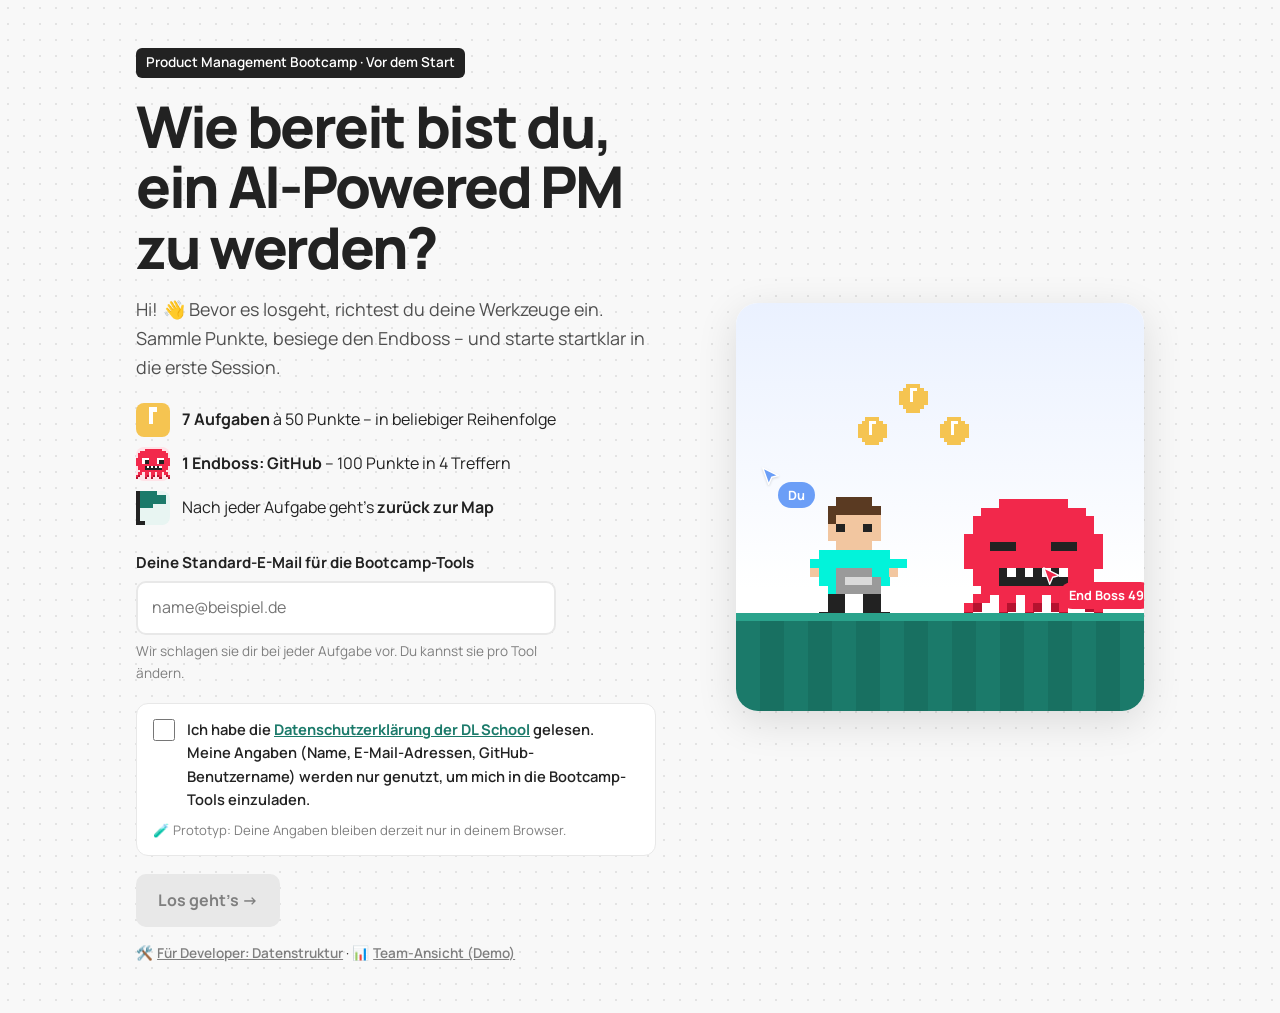
==== index.html @ b4f42cb6 "Social preview image (1200x630) and Open Graph / Twitter meta tags Co-Authored-By: Claude Opus 5.5 <" ====
<!doctype html>
<html lang="de">
<head>
<meta charset="utf-8">
<meta name="viewport" content="width=device-width, initial-scale=1">
<title>SpeedyBoarding · DL School</title>
<meta name="description" content="Wie bereit bist du, ein AI-Powered PM zu werden? Dein Setup für das Product Management Bootcamp.">
<meta property="og:type" content="website">
<meta property="og:site_name" content="DL School">
<meta property="og:title" content="SpeedyBoarding · DL School">
<meta property="og:description" content="Wie bereit bist du, ein AI-Powered PM zu werden? Dein Setup für das Product Management Bootcamp.">
<meta property="og:url" content="https://dls-dominikheilig.github.io/speedy_boarding/">
<meta property="og:image" content="https://dls-dominikheilig.github.io/speedy_boarding/assets/og-image.png">
<meta property="og:image:width" content="1200">
<meta property="og:image:height" content="630">
<meta property="og:image:alt" content="SpeedyBoarding: Pixel-Spielfigur trifft auf den Endboss, daneben die Frage „Wie bereit bist du, ein AI-Powered PM zu werden?“">
<meta property="og:locale" content="de_DE">
<meta name="twitter:card" content="summary_large_image">
<meta name="twitter:image" content="https://dls-dominikheilig.github.io/speedy_boarding/assets/og-image.png">
<link rel="preconnect" href="https://fonts.googleapis.com">
<link rel="preconnect" href="https://fonts.gstatic.com" crossorigin>
<link href="https://fonts.googleapis.com/css2?family=Manrope:wght@400;500;600;700;800&family=JetBrains+Mono:wght@500;700&display=swap" rel="stylesheet">
<style>
  :root {
    /* Hauptfarben (aus den Trainer-Hintergründen, geschätzt) */
    --yellow: #F5C451; --petrol: #1B7A6A; --red: #F2284B; --blue: #6B9EF7;
    /* Basis (von school.digitale-leute.de) */
    --teal: #02F3DA; --text: #222222; --muted: #4F4F4F; --soft: #7F7F7F;
    --bg: #F8F8F8; --dot: #E3E3E3; --card: #FFFFFF; --line: #E8E8E8; --dark: #222222;
    --radius: 14px; --shadow: 0 2px 16px rgba(0,0,0,.07); --shadow-lg: 0 10px 40px rgba(0,0,0,.12);
  }
  * { box-sizing: border-box; }
  html, body { margin: 0; }
  body {
    font: 16px/1.6 Manrope, Arial, sans-serif; color: var(--text);
    background-color: var(--bg);
    background-image: radial-gradient(var(--dot) 1px, transparent 1px);
    background-size: 16px 16px;
    min-height: 100vh;
  }
  a { color: var(--petrol); font-weight: 700; }
  button { font: inherit; }
  .wrap { max-width: 1040px; margin: 0 auto; padding: 0 16px; }
  .mono { font-family: "JetBrains Mono", monospace; }
  .anim { display: block; }
  .pixel { image-rendering: pixelated; shape-rendering: crispEdges; display: block; }

  /* ---------- Buttons & Bausteine ---------- */
  .btn { display: inline-block; border: 0; cursor: pointer; border-radius: 10px; padding: 14px 22px; font-weight: 700; font-size: 1rem; text-decoration: none; transition: transform .1s, box-shadow .2s; }
  .btn:active { transform: translateY(1px); }
  .btn-primary { background: var(--teal); color: var(--dark); box-shadow: 0 4px 0 #00b9a6; }
  .btn-primary:hover { box-shadow: 0 6px 0 #00b9a6; transform: translateY(-1px); }
  /* Pixel-Shine beim Hover */
  .btn-primary { position: relative; overflow: hidden; }
  .btn-primary::after { content: ""; position: absolute; top: 0; left: -64px; width: 4px; height: 4px; background: transparent; pointer-events: none; opacity: 0;
    box-shadow: 24px 0px rgba(255,255,255,0.8), 28px 0px rgba(255,255,255,0.8), 36px 0px rgba(255,255,255,0.5), 24px 4px rgba(255,255,255,0.8), 28px 4px rgba(255,255,255,0.8), 36px 4px rgba(255,255,255,0.5), 20px 8px rgba(255,255,255,0.8), 24px 8px rgba(255,255,255,0.8), 32px 8px rgba(255,255,255,0.5), 20px 12px rgba(255,255,255,0.8), 24px 12px rgba(255,255,255,0.8), 32px 12px rgba(255,255,255,0.5), 16px 16px rgba(255,255,255,0.8), 20px 16px rgba(255,255,255,0.8), 28px 16px rgba(255,255,255,0.5), 16px 20px rgba(255,255,255,0.8), 20px 20px rgba(255,255,255,0.8), 28px 20px rgba(255,255,255,0.5), 12px 24px rgba(255,255,255,0.8), 16px 24px rgba(255,255,255,0.8), 24px 24px rgba(255,255,255,0.5), 12px 28px rgba(255,255,255,0.8), 16px 28px rgba(255,255,255,0.8), 24px 28px rgba(255,255,255,0.5), 8px 32px rgba(255,255,255,0.8), 12px 32px rgba(255,255,255,0.8), 20px 32px rgba(255,255,255,0.5), 8px 36px rgba(255,255,255,0.8), 12px 36px rgba(255,255,255,0.8), 20px 36px rgba(255,255,255,0.5), 4px 40px rgba(255,255,255,0.8), 8px 40px rgba(255,255,255,0.8), 16px 40px rgba(255,255,255,0.5), 4px 44px rgba(255,255,255,0.8), 8px 44px rgba(255,255,255,0.8), 16px 44px rgba(255,255,255,0.5), 0px 48px rgba(255,255,255,0.8), 4px 48px rgba(255,255,255,0.8), 12px 48px rgba(255,255,255,0.5), 0px 52px rgba(255,255,255,0.8), 4px 52px rgba(255,255,255,0.8), 12px 52px rgba(255,255,255,0.5); }
  .btn-primary:hover:not(:disabled)::after, .btn-primary:focus-visible::after { animation: pixel-shine .6s steps(12) forwards; }
  @keyframes pixel-shine { 0% { left: -64px; opacity: 1; } 99% { opacity: 1; } 100% { left: calc(100% + 8px); opacity: 0; } }
  .btn-primary:disabled { background: var(--line); color: var(--soft); box-shadow: none; cursor: not-allowed; transform: none; }
  .btn-dark { background: var(--dark); color: #fff; }
  .btn-ghost { background: transparent; color: var(--muted); padding: 8px 0; font-weight: 600; }
  .btn-ghost:hover { color: var(--text); }
  .tag { display: inline-block; background: var(--dark); color: #fff; border-radius: 6px; padding: 4px 10px; font-size: .85rem; font-weight: 600; }
  .eyebrow { font: 700 12px/1.4 "JetBrains Mono", monospace; letter-spacing: .12em; text-transform: uppercase; color: var(--petrol); }
  .card { background: var(--card); border: 1px solid var(--line); border-radius: var(--radius); box-shadow: var(--shadow); }
  h1, h2, h3 { letter-spacing: -0.04em; line-height: 1.05; margin: 0; font-weight: 800; }

  /* Figma-Cursor */
  .cursor { display: inline-flex; align-items: flex-start; pointer-events: none; }
  .cursor svg { width: 22px; height: 22px; flex: none; filter: drop-shadow(0 1px 1px rgba(0,0,0,.15)); }
  .cursor span { margin: 16px 0 0 -4px; padding: 3px 10px; border-radius: 99px; color: #fff; font-size: .8rem; font-weight: 700; white-space: nowrap; }

  /* ---------- HUD ---------- */
  .hud { position: sticky; top: 0; z-index: 20; background: rgba(255,255,255,.92); backdrop-filter: blur(8px); border-bottom: 1px solid var(--line); }
  .hud .wrap { display: flex; align-items: center; gap: 16px; padding-top: 10px; padding-bottom: 10px; flex-wrap: wrap; }
  .logo { font-weight: 800; letter-spacing: -0.03em; font-size: 1.05rem; text-decoration: none; color: var(--text); display: flex; align-items: center; gap: 8px; }
  .logo i { font-style: italic; font-synthesis: style; letter-spacing: -0.02em; padding-right: .1em; }
  .logo b { background: var(--dark); color: #fff; border-radius: 6px; padding: 1px 6px; font-size: .8rem; }
  .hud-bar { flex: 1; min-width: 160px; display: flex; align-items: center; gap: 10px; }
  .bar { flex: 1; height: 12px; background: var(--line); border-radius: 3px; overflow: hidden; display: flex; }
  .bar i { display: block; height: 100%; background: repeating-linear-gradient(90deg, var(--petrol) 0 10px, #23917e 10px 12px); transition: width .5s cubic-bezier(.2,.8,.2,1); }
  .score { font: 700 14px "JetBrains Mono", monospace; white-space: nowrap; }
  .score em { font-style: normal; color: var(--soft); font-weight: 500; }

  /* ---------- Start ---------- */
  .start { min-height: 100vh; display: grid; place-items: center; padding: 48px 0; }
  .start-grid { display: grid; grid-template-columns: 1.15fr .85fr; gap: 48px; align-items: center; }
  .start h1 { font-size: clamp(2.3rem, 6vw, 3.6rem); margin: 18px 0 18px; }
  .start p.lead { font-size: 1.12rem; color: var(--muted); margin: 0 0 22px; max-width: 520px; }
  .rules { display: grid; gap: 10px; margin: 0 0 26px; padding: 0; list-style: none; }
  .rules li { display: flex; gap: 12px; align-items: center; }
  .rules .ico { width: 34px; height: 34px; border-radius: 8px; display: grid; place-items: center; flex: none; }
  .field { display: grid; gap: 6px; margin: 0 0 18px; max-width: 420px; }
  .field label { font-weight: 700; font-size: .95rem; }
  .field small { color: var(--soft); font-size: .85rem; }
  input[type=text], input[type=email], input[type=url] {
    font: inherit; padding: 12px 14px; border: 2px solid var(--line); border-radius: 10px; background: #fff; color: var(--text); width: 100%;
  }
  input:focus { outline: none; border-color: var(--petrol); }
  input.bad { border-color: var(--red); }
  .stage { position: relative; aspect-ratio: 1 / 1; border-radius: 22px; background: var(--card); box-shadow: var(--shadow-lg); padding: 22px; overflow: hidden; }
  .stage .sky { position: absolute; inset: 0; background: linear-gradient(#EAF1FF, #fff 70%); }
  .stage .ground { position: absolute; left: 0; right: 0; bottom: 0; height: 22%; background: repeating-linear-gradient(90deg, var(--petrol) 0 24px, #187061 24px 48px); }
  .stage .ground::before { content: ""; position: absolute; left: 0; right: 0; top: -8px; height: 8px; background: #2aa38c; }
  .stage .hero { position: absolute; left: 16%; bottom: 22%; width: 26%; }
  .stage .boss { position: absolute; right: 10%; bottom: 22%; width: 34%; }
  .stage .coin { position: absolute; width: 7%; animation: bob 1.6s ease-in-out infinite; }
  .stage .vs { position: absolute; left: 50%; top: 30%; transform: translateX(-50%); font: 800 1.6rem Manrope; color: var(--red); letter-spacing: -0.04em; }
  .stage .cursor { position: absolute; }
  @keyframes bob { 50% { transform: translateY(-8px); } }

  /* ---------- Map ---------- */
  .map-head { display: flex; justify-content: space-between; align-items: flex-end; gap: 24px; margin: 36px 0 24px; flex-wrap: wrap; }
  .map-head h2 { font-size: clamp(1.8rem, 4vw, 2.6rem); margin-top: 8px; }
  .ready { text-align: right; }
  .ready strong { display: block; font-size: 2.6rem; font-weight: 800; letter-spacing: -0.05em; line-height: 1; }
  .ready span { color: var(--muted); font-size: .9rem; }
  .world { position: relative; border-radius: 22px; padding: 26px; background: rgba(255,255,255,.55); border: 1px dashed #d6d6d6; }
  .world-label { position: absolute; top: -12px; left: 22px; }
  .stations { display: grid; grid-template-columns: repeat(4, 1fr); gap: 16px; }
  .station { position: relative; text-align: left; border: 2px solid transparent; cursor: pointer; padding: 16px; display: grid; gap: 10px; transition: transform .15s, box-shadow .2s, border-color .2s; color: var(--text); }
  .station:hover { transform: translateY(-3px); box-shadow: var(--shadow-lg); }
  .station:focus-visible { outline: 3px solid var(--blue); outline-offset: 2px; }
  .station .top { display: flex; justify-content: space-between; align-items: center; }
  .app-ico { width: 46px; height: 46px; border-radius: 12px; display: grid; place-items: center; background: var(--bg); }
  .app-ico img { width: 26px; height: 26px; }
  .app-ico .fallback { font-weight: 800; font-size: 1.2rem; }
  .pts { font: 700 13px "JetBrains Mono", monospace; padding: 3px 8px; border-radius: 6px; background: var(--yellow); color: var(--dark); }
  .station h3 { font-size: 1.15rem; letter-spacing: -0.02em; }
  .station .state { font-size: .82rem; color: var(--soft); font-weight: 600; display: flex; align-items: center; gap: 6px; }
  .station.done { border-color: var(--petrol); background: #F3FAF8; }
  .station.done .pts { background: var(--petrol); color: #fff; }
  .station.done .state { color: var(--petrol); }
  .flag { position: absolute; top: 18px; right: 68px; width: 22px; }
  .station .cursor { position: absolute; left: 70%; top: 58%; z-index: 3; }

  .boss-row { margin-top: 26px; }
  .boss-card { display: grid; grid-template-columns: 180px 1fr auto; gap: 26px; align-items: center; padding: 22px 26px; cursor: pointer; border: 2px solid var(--red); text-align: left; width: 100%; color: var(--text); position: relative; transition: transform .15s, box-shadow .2s; }
  .boss-card:hover { transform: translateY(-3px); box-shadow: var(--shadow-lg); }
  .boss-card .eyebrow { color: var(--red); }
  .boss-card h3 { font-size: 1.8rem; margin: 6px 0 8px; }
  .boss-card p { margin: 0; color: var(--muted); }
  .hp { margin-top: 12px; display: flex; align-items: center; gap: 10px; }
  .hp .bar { max-width: 280px; height: 14px; }
  .hp .bar i { background: repeating-linear-gradient(90deg, var(--red) 0 10px, #d81e3f 10px 12px); }
  .boss-card .pts { background: var(--red); color: #fff; font-size: 15px; padding: 6px 12px; }
  .boss-card.defeated { border-color: var(--petrol); background: #F3FAF8; }
  .boss-card .cursor { position: absolute; left: 90px; bottom: 6px; }

  .lb-page { min-height: 100vh; display: grid; place-items: center; padding: 40px 0; }
  .lb-big { max-width: 620px; margin: 0 auto; padding: 36px 36px 30px; text-align: left; }
  .lb-big h1 { font-size: clamp(1.9rem, 5vw, 2.6rem); margin: 8px 0 12px; }
  .lb-trophy { width: 84px; margin-bottom: 18px; animation: bob 2.4s ease-in-out infinite; }
  .lead-lb { color: var(--muted); font-size: 1.05rem; margin: 0 0 18px; }
  .lb-foot { display: flex; gap: 18px; align-items: center; flex-wrap: wrap; margin-top: 20px; }
  .lb-later { text-align: center; color: var(--soft); font-size: .88rem; margin-top: 14px; }
  .lb-strip { display: flex; align-items: center; gap: 12px; margin-top: 18px; padding: 10px 16px; background: rgba(255,255,255,.7); border: 1px dashed #d6d6d6; border-radius: 12px; font-size: .92rem; color: var(--muted); }
  .lb-strip a { margin-left: auto; }
  .lb-mini { width: 22px; flex: none; }
  .lb-card { margin-top: 22px; padding: 20px 24px; }
  .lb-row { display: flex; gap: 18px; align-items: flex-start; }
  .lb-ico { width: 54px; flex: none; margin-top: 4px; }
  .lb-form { display: flex; gap: 10px; flex-wrap: wrap; margin-bottom: 6px; max-width: 520px; }
  .lb-form input { flex: 1; min-width: 180px; }
  .lb-actions { display: flex; gap: 14px; }
  @media (max-width: 520px) { .lb-row { flex-direction: column; } .lb-ico { width: 40px; } }
  .map-foot { display: flex; justify-content: space-between; align-items: center; gap: 12px; margin: 22px 0 60px; flex-wrap: wrap; color: var(--soft); font-size: .9rem; }

  /* ---------- Aufgabe ---------- */
  .task { max-width: 760px; margin: 0 auto; padding: 28px 0 70px; }
  .emo { display: inline-block; margin-right: .3em; font-style: normal; }
  .emo-after { margin-right: 0; margin-left: .3em; }
  .privacy { display: grid; gap: 8px; max-width: 520px; background: #fff; border: 1px solid var(--line); border-radius: 12px; padding: 14px 16px; margin: 0 0 18px; font-size: .92rem; }
  .privacy small { color: var(--soft); font-size: .82rem; }
  .devlink { margin: 16px 0 0; font-size: .85rem; }
  .devlink a, .map-foot a { color: var(--soft); font-weight: 600; }
  .navrow { display: flex; justify-content: space-between; align-items: center; gap: 12px; flex-wrap: wrap; }
  .task-head { display: flex; gap: 18px; align-items: center; margin: 18px 0 22px; }
  .task-head .app-ico { width: 64px; height: 64px; border-radius: 16px; background: #fff; box-shadow: var(--shadow); }
  .task-head .app-ico img { width: 36px; height: 36px; }
  .task-head h1 { font-size: clamp(1.9rem, 5vw, 2.6rem); }
  .panel { padding: 24px 26px; margin: 16px 0; }
  .panel h2 { font-size: 1.2rem; letter-spacing: -0.02em; margin-bottom: 12px; }
  .steps { margin: 0; padding-left: 22px; }
  .steps li { margin: 8px 0; }
  .steps li::marker { font-weight: 800; color: var(--petrol); }
  .note { border-radius: 10px; padding: 12px 16px; margin: 14px 0 0; font-size: .95rem; }
  .note.info { background: #EEF4FF; }
  .note.warn { background: #FEF6E0; }
  .note.danger { background: #FFEDF0; }
  .note.ok { background: #E8F5F2; }
  .code { position: relative; background: var(--dark); color: #eee; border-radius: 8px; margin: 8px 0; padding: 12px 86px 12px 14px; font: 13.5px/1.55 "JetBrains Mono", monospace; white-space: pre-wrap; word-break: break-all; }
  .copy { position: absolute; top: 8px; right: 8px; border: 0; background: var(--blue); color: #fff; border-radius: 6px; font-size: .75rem; font-weight: 700; padding: 4px 10px; cursor: pointer; }
  .check { display: flex; gap: 12px; align-items: flex-start; margin: 14px 0 0; font-weight: 600; cursor: pointer; }
  .check input { width: 22px; height: 22px; accent-color: var(--petrol); margin: 1px 0 0; flex: none; }
  .choices { display: grid; gap: 8px; margin: 6px 0 14px; }
  .choices label { display: flex; gap: 10px; align-items: center; padding: 10px 14px; border: 2px solid var(--line); border-radius: 10px; cursor: pointer; font-weight: 600; background: #fff; }
  .choices label:has(input:checked) { border-color: var(--petrol); background: #F3FAF8; }
  .choices input { accent-color: var(--petrol); }
  .task-actions { display: flex; justify-content: space-between; align-items: center; gap: 12px; margin-top: 22px; flex-wrap: wrap; }
  .done-banner { display: flex; gap: 10px; align-items: center; font-weight: 700; color: var(--petrol); }
  details.help { margin-top: 14px; border: 1px solid var(--line); border-radius: 10px; padding: 10px 14px; background: #fff; }
  details.help summary { cursor: pointer; font-weight: 700; }
  details.help dt { font-weight: 700; margin-top: 10px; }
  details.help dd { margin: 2px 0 0; color: var(--muted); }
  code { font-family: "JetBrains Mono", monospace; font-size: .88em; background: #F0F0F0; padding: 1px 5px; border-radius: 4px; }
  .os-switch { display: inline-flex; background: var(--bg); border-radius: 8px; padding: 3px; margin-bottom: 10px; }
  .os-switch button { border: 0; background: transparent; padding: 5px 14px; border-radius: 6px; font-weight: 700; font-size: .85rem; cursor: pointer; color: var(--muted); }
  .os-switch button[aria-pressed=true] { background: var(--dark); color: #fff; }

  /* Boss */
  .boss-hero { background: var(--dark); color: #fff; border-radius: 22px; padding: 28px; display: grid; grid-template-columns: 1fr 200px; gap: 24px; align-items: center; margin: 18px 0; overflow: hidden; position: relative; }
  .boss-hero .eyebrow { color: var(--red); }
  .boss-hero h1 { font-size: clamp(2rem, 5vw, 2.8rem); margin: 8px 0 10px; }
  .boss-hero p { margin: 0; color: #cfcfcf; }
  .boss-hero .hp .bar { background: #444; }
  .boss-hero .hp span { color: #fff; }
  .boss-hero .boss-sprite.shake { animation: shake .4s; }
  @keyframes shake { 20% { transform: translateX(-6px) rotate(-3deg); } 40% { transform: translateX(6px) rotate(3deg); } 60% { transform: translateX(-4px); } 80% { transform: translateX(4px); } }
  .calm { background: var(--yellow); border-radius: 16px; padding: 18px 22px; font-weight: 600; margin: 16px 0; }
  .calm strong { display: block; font-size: 1.1rem; margin-bottom: 4px; letter-spacing: -0.02em; }
  .hit { border-left: 6px solid var(--line); }
  .hit.done { border-left-color: var(--petrol); }
  .hit-head { display: flex; justify-content: space-between; align-items: center; gap: 12px; margin-bottom: 8px; }
  .hit-head .pts { background: var(--red); color: #fff; }
  .hit.done .hit-head .pts { background: var(--petrol); }
  .hit-num { font: 700 12px "JetBrains Mono", monospace; color: var(--red); letter-spacing: .1em; }

  /* Toast */
  .toast { position: fixed; left: 50%; top: 40%; transform: translate(-50%, -50%) scale(.6); opacity: 0; z-index: 50; pointer-events: none; background: var(--dark); color: var(--yellow); font: 800 3rem Manrope; letter-spacing: -0.05em; padding: 18px 34px; border-radius: 18px; box-shadow: var(--shadow-lg); transition: transform .35s cubic-bezier(.2,1.6,.4,1), opacity .25s; display: flex; align-items: center; gap: 14px; }
  .toast.show { opacity: 1; transform: translate(-50%, -50%) scale(1); }

  /* Ziel */
  .finish { text-align: center; max-width: 640px; margin: 0 auto; padding: 60px 0 80px; }
  .finish h1 { font-size: clamp(2.2rem, 6vw, 3.4rem); margin: 14px 0; }
  .badge { width: 220px; margin: 24px auto; }
  .rank { display: inline-block; background: var(--yellow); padding: 6px 14px; border-radius: 8px; font-weight: 800; }

  @media (max-width: 860px) {
    .start-grid { grid-template-columns: 1fr; gap: 28px; }
    .stage { max-width: 420px; }
    .stations { grid-template-columns: repeat(2, 1fr); }
    .boss-card { grid-template-columns: 110px 1fr; }
    .boss-card .pts-col { grid-column: 1 / -1; }
    .boss-card .cursor { left: 90px; }
    .boss-hero { grid-template-columns: 1fr; }
    .boss-hero .boss-sprite { width: 140px; }
    .ready { text-align: left; }
  }
  @media (max-width: 420px) {
    .stations { grid-template-columns: 1fr; }
    .world { padding: 20px 14px; }
    .panel { padding: 20px 18px; }
  }
  @media (prefers-reduced-motion: reduce) { * { animation: none !important; transition: none !important; } }
</style>
</head>
<body>
<div id="app"></div>
<div class="toast" id="toast" aria-live="polite"></div>

<script src="schema.js"></script>
<script>
/* =========================================================
   SpeedyBoarding – Konfiguration
   Punkte, Aufgaben und Texte hier anpassen.
   ========================================================= */
const ICON_CDN = "https://cdn.jsdelivr.net/npm/simple-icons@13.21.0/icons/";

const TASKS = [
  {
    id: "google", name: "Google", icon: "google", color: "var(--blue)",
    teaser: "Classroom, Kalender, Docs & Forms",
    why: "Wir organisieren das Bootcamp in Google: Kurse in Classroom, Termine im Kalender, Unterlagen in Docs. Dafür brauchst du ein Google-Konto – <strong>Gmail ist aber nicht nötig.</strong>",
    google: true,
    emailLabel: "E-Mail-Adresse deines Google-Kontos",
  },
  {
    id: "slack", name: "Slack", icon: "slack", color: "var(--yellow)",
    teaser: "Unser Chat für alles",
    why: "In Slack läuft die Kommunikation im Bootcamp: Ankündigungen, Fragen, Austausch mit deiner Kohorte.",
    steps: [
      "Gib unten die E-Mail-Adresse an, mit der du Slack nutzen willst. Hast du schon einen Slack-Account, nimm dessen Adresse.",
      "Du bekommst von uns eine <strong>Einladung</strong> an diese Adresse. Link öffnen und beitreten.",
      "Empfohlen: die <a href=\"https://slack.com/downloads\" target=\"_blank\" rel=\"noopener\">Slack-App</a> für deinen Rechner installieren.",
    ],
  },
  {
    id: "miro", name: "Miro", icon: "miro", color: "var(--yellow)",
    teaser: "Whiteboard für Workshops",
    why: "Auf Miro-Boards arbeiten wir gemeinsam in Workshops: Brainstorming, User Journeys, Priorisierung.",
    steps: [
      "Auf <a href=\"https://miro.com/signup/\" target=\"_blank\" rel=\"noopener\">miro.com</a> einen kostenlosen Account anlegen – oder deinen bestehenden nutzen.",
      "Die E-Mail-Adresse deines Miro-Accounts unten eintragen. An diese Adresse laden wir dich zu den Kurs-Boards ein.",
    ],
  },
  {
    id: "figma", name: "Figma", icon: "figma", color: "var(--red)",
    teaser: "Designs & Prototypen",
    why: "In Figma schaust du dir Designs an, kommentierst sie und baust eigene Klick-Prototypen.",
    steps: [
      "Auf <a href=\"https://www.figma.com/signup\" target=\"_blank\" rel=\"noopener\">figma.com</a> einen kostenlosen Account anlegen – oder deinen bestehenden nutzen.",
      "Die E-Mail-Adresse deines Figma-Accounts unten eintragen.",
      "Optional: die <a href=\"https://www.figma.com/downloads/\" target=\"_blank\" rel=\"noopener\">Figma-Desktop-App</a> installieren. Im Browser geht's aber auch.",
    ],
  },
  {
    id: "jira", name: "Jira", icon: "jira", color: "var(--blue)",
    teaser: "Backlog & Tickets",
    why: "In Jira lernst du, wie Produktteams Backlogs, Stories und Sprints organisieren.",
    steps: [
      "Gib unten die E-Mail-Adresse an, mit der du Jira nutzen willst. Hast du schon einen Atlassian-Account, nimm dessen Adresse.",
      "Du bekommst von uns eine <strong>Einladung</strong>. Beim Annehmen legst du einen Atlassian-Account an, falls du noch keinen hast.",
    ],
  },
  {
    id: "claude", name: "Claude", icon: "claude", color: "var(--petrol)",
    teaser: "Dein KI-Teamkollege",
    why: "Mit Claude schreibst, recherchierst und baust du – und Claude hilft dir auch, wenn beim Setup mal etwas hakt.",
    steps: [
      "Auf <a href=\"https://claude.ai\" target=\"_blank\" rel=\"noopener\">claude.ai</a> einen Account anlegen – oder deinen bestehenden nutzen.",
      "Die <a href=\"https://claude.ai/download\" target=\"_blank\" rel=\"noopener\">Claude-App</a> für deinen Rechner installieren und anmelden.",
      "Die E-Mail-Adresse deines Claude-Accounts unten eintragen.",
    ],
  },
  {
    id: "chatgpt", name: "ChatGPT", icon: "openai", color: "var(--petrol)",
    teaser: "Zweite KI-Perspektive",
    why: "Im Bootcamp vergleichen wir verschiedene KI-Tools. ChatGPT gehört dazu.",
    steps: [
      "Auf <a href=\"https://chatgpt.com\" target=\"_blank\" rel=\"noopener\">chatgpt.com</a> einen Account anlegen – oder deinen bestehenden nutzen.",
      "Die E-Mail-Adresse deines ChatGPT-Accounts unten eintragen.",
    ],
  },
];

const BOSS = SB.BOSS;


// Punkte kommen aus schema.js (einzige Quelle)
TASKS.forEach(t => { t.points = SB.TASKS.find(x => x.id === t.id).points; });
const MAX = SB.MAX;

/* ---------- Pixel-Sprites (eigene Figuren) ---------- */
const PAL = { k: "#222222", w: "#FFFFFF", s: "#F2C6A0", h: "#5A3A22", t: "#02F3DA", p: "#1B7A6A", y: "#F5C451", r: "#F2284B", d: "#B5122F", b: "#6B9EF7", g: "#9A9A9A", l: "#DADADA" };
const SPRITES = {
  hero: [
    "....hhhh....",
    "...hhhhhh...",
    "...hsssss...",
    "...skssks...",
    "...ssssss...",
    "....ssss....",
    "..tttttttt..",
    ".ttttttttttt",
    ".sttggggtts.",
    "..ttglllgt..",
    "...tggggg...",
    "...kk..kk...",
    "...kk..kk...",
    "..kkk..kkk..",
  ],
  boss: [
    "....rrrrrrrr....",
    "..rrrrrrrrrrrr..",
    ".rrrrrrrrrrrrrr.",
    ".rrrrrrrrrrrrrr.",
    "rrrwwwrrrrwwwrrr",
    "rrrwkkrrrrwkkrrr",
    "rrrwkkrrrrwkkrrr",
    "rrrrrrrrrrrrrrrr",
    ".rrrkwkwkwkwrrr.",
    ".rrrkkkkkkkkrrr.",
    "..rrrrrrrrrrrr..",
    ".rr.rr.rr.rr.rr.",
    "rd..rd.rd.dr..dr",
    "d...d..d...d...d",
  ],
  bossDown: [
    "................",
    "................",
    "....gggggggg....",
    "..gggggggggggg..",
    ".gggkgkggkgkggg.",
    ".ggggkggggkgggg.",
    ".gggkgkggkgkggg.",
    "gggggggggggggggg",
    "gggggggggggggggg",
    ".gggkkkkkkkkggg.",
    "..gggggggggggg..",
    ".gg.gg.gg.gg.gg.",
    "gg..gg.gg.gg..gg",
    "................",
  ],
  coin: [
    "..yyyy..",
    ".yywwyy.",
    "yyywyyyy",
    "yyywyyyy",
    "yyywyyyy",
    "yyyyyyyy",
    ".yyyyyy.",
    "..yyyy..",
  ],
  flag: [
    "kpppp...",
    "kpppppp.",
    "kpppppp.",
    "kppp....",
    "k.......",
    "k.......",
    "k.......",
    "kk......",
  ],
  trophy: [
    "..yyyyyyyy..",
    "yyyyyyyyyyyy",
    "y.yyyywyyy.y",
    "y.yyyywyyy.y",
    ".yyyyywyyyy.",
    "..yyyyyyyy..",
    "...yyyyyy...",
    ".....yy.....",
    ".....yy.....",
    "....pppp....",
    "...pppppp...",
    "..kkkkkkkk..",
  ],
};
/* ---------- Animation: Blinzeln & Umschauen ---------- */
const ANIM = {
  hero: { row: 3, gazes: ["c", "l", "r"], frames: {
    c: ["...skssks..."], l: ["...ksskss..."], r: ["...sskssk..."], b: ["...ssssss..."] } },
  boss: { row: 4, gazes: ["r", "l"], frames: {
    r: ["rrrwwwrrrrwwwrrr", "rrrwkkrrrrwkkrrr", "rrrwkkrrrrwkkrrr"],
    l: ["rrrwwwrrrrwwwrrr", "rrrkkwrrrrkkwrrr", "rrrkkwrrrrkkwrrr"],
    b: ["rrrrrrrrrrrrrrrr", "rrrkkkrrrrkkkrrr", "rrrrrrrrrrrrrrrr"] } },
};
Object.entries(ANIM).forEach(([name, a]) => Object.entries(a.frames).forEach(([k, rows]) => {
  const v = SPRITES[name].slice(); v.splice(a.row, rows.length, ...rows); SPRITES[`${name}_${k}`] = v;
}));
const animSprite = name => `<span class="anim" data-anim="${name}">${sprite(name)}</span>`;
const rnd = () => 1000 + Math.random() * 500; // 1,0–1,5 s, unregelmäßig
function startAnims() {
  if (matchMedia("(prefers-reduced-motion: reduce)").matches) return;
  document.querySelectorAll("[data-anim]").forEach(el => {
    if (el._anim) return; el._anim = true;
    const a = ANIM[el.dataset.anim], name = el.dataset.anim;
    let gaze = a.gazes[0];
    const show = k => { if (el.isConnected) el.innerHTML = sprite(`${name}_${k}`); };
    const tick = () => {
      if (!el.isConnected) return;
      if (Math.random() < 0.4) { show("b"); setTimeout(() => show(gaze), 110 + Math.random() * 80); }
      else { const others = a.gazes.filter(g => g !== gaze); gaze = others[Math.floor(Math.random() * others.length)]; show(gaze); }
      setTimeout(tick, rnd());
    };
    setTimeout(tick, rnd());
  });
}

function sprite(name, cls = "") {
  const rows = SPRITES[name], h = rows.length, w = rows[0].length;
  let r = "";
  rows.forEach((row, y) => [...row].forEach((c, x) => { if (c !== ".") r += `<rect x="${x}" y="${y}" width="1.02" height="1.02" fill="${PAL[c]}"/>`; }));
  return `<svg class="pixel ${cls}" viewBox="0 0 ${w} ${h}" aria-hidden="true">${r}</svg>`;
}
function cursor(label, color = "var(--red)") {
  return `<span class="cursor"><svg viewBox="0 0 24 24"><path d="M3 2l17 8.5-7.2 1.8L9.5 20z" fill="${color}" stroke="#fff" stroke-width="1.5" stroke-linejoin="round"/></svg><span style="background:${color}">${esc(label)}</span></span>`;
}
function appIcon(t) {
  return `<span class="app-ico"><img src="${ICON_CDN}${t.icon}.svg" alt="" onerror="this.replaceWith(Object.assign(document.createElement('span'),{className:'fallback',textContent:'${t.name[0]}'}))"></span>`;
}

/* ---------- Zustand ---------- */
let state = SB.load();
const blank = SB.blank;
function save() { SB.save(state); }

// Magic Link: ?name=Lea%20Müller&email=lea@example.de
(() => {
  const q = new URLSearchParams(location.search);
  if (q.get("name")) state.name = q.get("name").trim();
  if (q.get("email") && !state.email) state.email = q.get("email").trim();
  if (q.has("name") || q.has("email")) { save(); history.replaceState(null, "", location.pathname + location.hash); }
})();

const firstName = () => (state.name || "").split(/\s+/)[0] || "Du";
const taskDone = id => SB.taskDone(state, id);
const bossHits = () => BOSS.hits.filter(h => SB.hitDone(state, h.id));
const score = () => SB.score(state);
const pct = () => SB.percent(state);
const rank = () => SB.rank(state);
const validEmail = v => /^[^\s@]+@[^\s@]+\.[^\s@]{2,}$/.test(v);
function esc(s) { return String(s).replace(/[&<>"']/g, c => ({ "&": "&amp;", "<": "&lt;", ">": "&gt;", '"': "&quot;", "'": "&#39;" }[c])); }

/* ---------- Bausteine ---------- */
function hud() {
  return `<header class="hud"><div class="wrap">
    <a class="logo" href="#map"><b>DL</b> <i>SpeedyBoarding</i></a>
    <div class="hud-bar"><div class="bar" aria-hidden="true"><i style="width:${pct()}%"></i></div>
      <span class="score">${score()} <em>/ ${MAX} Punkte</em></span></div>
  </div></header>`;
}
function codeBox(text) { return `<div class="code">${esc(text)}<button class="copy" type="button" data-copy="${esc(text)}">Kopieren</button></div>`; }
function osSwitch() {
  return `<div class="os-switch" role="group" aria-label="Betriebssystem">
    <button type="button" data-os="mac" aria-pressed="${state.os === "mac"}">macOS</button>
    <button type="button" data-os="win" aria-pressed="${state.os === "win"}">Windows</button></div>`;
}
const AI_PROMPT = "Ich richte gerade GitHub für mein Bootcamp ein und komme nicht weiter. Das habe ich gemacht: … Das steht im Terminal (ohne Token!): … Erkläre mir Schritt für Schritt, was ich tun soll. Ich bin kein:e Entwickler:in.";

/* Nächste offene Aufgabe nach der aktuellen (in Map-Reihenfolge), am Ende der Boss */
function nextStop(current) {
  const order = [...TASKS.map(t => t.id), "github"];
  const open = id => id === "github" ? bossHits().length < BOSS.hits.length : !taskDone(id);
  const i = order.indexOf(current);
  for (let k = 1; k < order.length; k++) { const id = order[(i + k) % order.length]; if (open(id)) return id; }
  return null;
}
function navRow(current) {
  const n = nextStop(current);
  const right = n
    ? `<button class="btn btn-ghost" type="button" data-go="${n === "github" ? "#boss" : "#task/" + n}">${n === "github" ? "Zum Endboss" : "<span class='emo'>📋</span>Nächste Aufgabe: " + TASKS.find(t => t.id === n).name} →</button>`
    : (score() === MAX ? `<button class="btn btn-ghost" type="button" data-go="#finish">Zum Ziel<span class="emo emo-after">🏆</span></button>` : "");
  return `<nav class="navrow"><button class="btn btn-ghost" type="button" data-go="#map">← <span class="emo">🗺️</span>Zurück zur Map</button>${right}</nav>`;
}

/* ---------- Seiten ---------- */
function viewStart() {
  const greet = state.name ? `Hi ${esc(firstName())}!<span class="emo emo-after">👋</span>` : "Hi!<span class='emo emo-after'>👋</span>";
  return `<main class="start"><div class="wrap start-grid">
    <div>
      <span class="tag">Product Management Bootcamp · Vor dem Start</span>
      <h1>Wie bereit bist du, ein AI-Powered PM zu werden?</h1>
      <p class="lead">${greet} Bevor es losgeht, richtest du deine Werkzeuge ein. Sammle Punkte, besiege den Endboss – und starte startklar in die erste Session.</p>
      <ul class="rules">
        <li><span class="ico" style="background:var(--yellow)">${sprite("coin")}</span><span><strong>7 Aufgaben</strong> à 50 Punkte – in beliebiger Reihenfolge</span></li>
        <li><span class="ico" style="background:#FFE3E8">${sprite("boss")}</span><span><strong>1 Endboss: GitHub</strong> – 100 Punkte in 4 Treffern</span></li>
        <li><span class="ico" style="background:#E8F5F2">${sprite("flag")}</span><span>Nach jeder Aufgabe geht's <strong>zurück zur Map</strong></span></li>
      </ul>
      <div class="field">
        <label for="mail">Deine Standard-E-Mail für die Bootcamp-Tools</label>
        <input id="mail" type="email" autocomplete="email" placeholder="name@beispiel.de" value="${esc(state.email)}">
        <small>Wir schlagen sie dir bei jeder Aufgabe vor. Du kannst sie pro Tool ändern.</small>
      </div>
      <div class="privacy">
        <label class="check" style="margin:0"><input type="checkbox" id="privacy" ${state.consent && state.consent.accepted ? "checked" : ""}>
          <span>Ich habe die <a href="https://school.digitale-leute.de/datenschutz" target="_blank" rel="noopener">Datenschutzerklärung der DL School</a> gelesen. Meine Angaben (Name, E-Mail-Adressen, GitHub-Benutzername) werden nur genutzt, um mich in die Bootcamp-Tools einzuladen.</span></label>
        <small><span class="emo">🧪</span>Prototyp: Deine Angaben bleiben derzeit nur in deinem Browser.</small>
      </div>
      <button class="btn btn-primary" id="go" type="button">${score() ? "Weiter zur Map" : "Los geht's"} →</button>
      <p class="devlink"><a href="intern.html"><span class="emo">🛠️</span>Für Developer: Datenstruktur</a> · <a href="results.html"><span class="emo">📊</span>Team-Ansicht (Demo)</a></p>
    </div>
    <div class="stage" aria-hidden="true">
      <div class="sky"></div>
      <div class="coin" style="left:30%;top:28%">${sprite("coin")}</div>
      <div class="coin" style="left:40%;top:20%;animation-delay:.3s">${sprite("coin")}</div>
      <div class="coin" style="left:50%;top:28%;animation-delay:.6s">${sprite("coin")}</div>
      <div class="hero">${animSprite("hero")}</div>
      <div class="boss">${animSprite("boss")}<span style="position:absolute;left:55%;top:55%">${cursor("End Boss 49")}</span></div>
      <div class="cursor" style="left:6%;top:40%">${cursor(firstName(), "var(--blue)").replace(/^<span class="cursor">|<\/span>$/g, "")}</div>
      <div class="ground"></div>
    </div>
  </div></main>`;
}

/* ---------- Leaderboard: freiwillig, mit Gamer-Name ---------- */
const GN_A = ["Pixel", "Turbo", "Agile", "Mega", "Retro", "Sprint", "Backlog", "Roadmap", "Neon", "Quantum", "Ninja", "Laser"];
const GN_B = ["PM", "Owner", "Boss", "Hero", "Wizard", "Pilot", "Ranger", "Captain", "Explorer", "Builder"];
const randomGamerName = () => GN_A[Math.floor(Math.random() * GN_A.length)] + GN_B[Math.floor(Math.random() * GN_B.length)] + (10 + Math.floor(Math.random() * 90));
/* Zwischenseite nach dem Start: freiwillig, überspringbar */
function viewLeaderboard() {
  const lb = state.leaderboard || {};
  const name = lb.optIn ? lb.gamerName : (lb.draft || "");
  const body = lb.optIn ? `
      <p class="lead-lb">Du erscheinst im Leaderboard als <strong>${esc(lb.gamerName)}</strong>. Dein echter Name bleibt verborgen.</p>
      <div class="lb-actions"><button class="btn btn-ghost" type="button" id="lbEdit">Namen ändern</button><button class="btn btn-ghost" type="button" id="lbOut">Austreten</button></div>
      <div class="lb-foot"><button class="btn btn-primary" type="button" data-go="#map">Weiter zur Map →</button></div>` : `
      <p class="lead-lb">Andere Teilnehmende sehen dort nur deinen <strong>Gamer-Namen</strong> und deine Punkte, nicht deinen echten Namen. Du kannst jederzeit wieder austreten.</p>
      <div class="lb-form">
        <input type="text" id="gn" maxlength="20" autocomplete="off" spellcheck="false" placeholder="Dein Gamer-Name" value="${esc(name)}" aria-label="Gamer-Name">
        <button class="btn btn-ghost lb-dice" type="button" id="gnDice" title="Zufälligen Namen vorschlagen"><span class="emo">🎲</span>Vorschlag</button>
      </div>
      <small id="gnHint" style="color:var(--soft)">3–20 Zeichen: Buchstaben, Ziffern, Leerzeichen, _ und -. Bitte nicht deinen echten Namen.</small>
      <label class="check"><input type="checkbox" id="lbOk"> Ich möchte mit diesem Gamer-Namen im Leaderboard erscheinen.</label>
      <div class="lb-foot">
        <button class="btn btn-primary" type="button" id="lbJoin">Ins Leaderboard</button>
        <button class="btn btn-ghost" type="button" id="lbSkip">Überspringen →</button>
      </div>`;
  return `<main class="lb-page"><div class="wrap">
    <section class="card lb-big">
      <div class="lb-trophy">${sprite("trophy")}</div>
      <span class="eyebrow">Leaderboard · freiwillig</span>
      <h1>Willst du ins Leaderboard?</h1>
      ${body}
    </section>
    <p class="lb-later">Du kannst das jederzeit später auf der Map ändern.</p>
  </div></main>`;
}

/* Kurze Statuszeile auf der Map */
function leaderboardStrip() {
  const lb = state.leaderboard;
  const txt = lb && lb.optIn ? `Du bist im Leaderboard als <strong>${esc(lb.gamerName)}</strong>.` : "Du bist nicht im Leaderboard.";
  return `<div class="lb-strip"><span class="lb-mini">${sprite("trophy")}</span><span>${txt}</span><a href="#leaderboard">${lb && lb.optIn ? "Ändern" : "Doch mitmachen?"}</a></div>`;
}

function viewMap() {
  const hits = bossHits().length, bossDone = hits === BOSS.hits.length;
  const stations = TASKS.map(t => {
    const done = taskDone(t.id);
    return `<button class="card station${done ? " done" : ""}" type="button" data-go="#task/${t.id}">
      ${done ? `<span class="flag">${sprite("flag")}</span>` : ""}
      <span class="top">${appIcon(t)}<span class="pts">+${t.points}</span></span>
      <h3>${t.name}</h3>
      <span class="state">${done ? "✓ Erledigt" : esc(t.teaser)}</span>
      ${state.last === t.id ? cursor(firstName()) : ""}
    </button>`;
  }).join("");
  return `${hud()}<main class="wrap">
    <div class="map-head">
      <div><span class="eyebrow"><span class="emo">🗺️</span>Deine Map</span><h2>Wähle deine nächste Aufgabe</h2></div>
      <div class="ready"><strong>${pct()} %</strong><span>bereit · ${rank()}</span></div>
    </div>
    <section class="world" aria-label="Aufgaben">
      <span class="tag world-label">Welt 1 · Werkzeugkiste</span>
      <div class="stations">${stations}</div>
    </section>
    <div class="boss-row">
      <button class="card boss-card${bossDone ? " defeated" : ""}" type="button" data-go="#boss">
        ${bossDone ? sprite("bossDown") : animSprite("boss")}
        <div>
          <span class="eyebrow">${bossDone ? "Besiegt" : "Endboss"}</span>
          <h3>GitHub</h3>
          <p>${bossDone ? "Du hast den Endboss besiegt!<span class='emo emo-after'>🎉</span>" : "Der härteste Gegner. Fehler gehören dazu – jeder Treffer zählt."}</p>
          <div class="hp"><span class="mono" style="font-size:12px;font-weight:700">HP</span><div class="bar"><i style="width:${100 - hits * 25}%"></i></div><span class="mono" style="font-size:12px">${hits}/4 Treffer</span></div>
        </div>
        <div class="pts-col"><span class="pts">+${BOSS.points}</span></div>
      </button>
    </div>
    ${leaderboardStrip()}
    <div class="map-foot">
      <span>Dein Fortschritt wird in diesem Browser gespeichert. · <a href="https://school.digitale-leute.de/datenschutz" target="_blank" rel="noopener">Datenschutz</a> · <a href="intern.html"><span class="emo">🛠️</span>Datenstruktur</a> · <a href="results.html"><span class="emo">📊</span>Team-Ansicht</a></span>
      ${score() === MAX ? `<a class="btn btn-dark" href="#finish">Zum Ziel<span class="emo emo-after">🏆</span></a>` : ""}
    </div>
  </main>`;
}

function emailField(t) {
  const cur = (state.tasks[t.id] && state.tasks[t.id].email) || state.email || "";
  return `<div class="field" style="max-width:none">
    <label for="tmail">${esc(t.emailLabel || `E-Mail-Adresse für ${t.name}`)}</label>
    <input id="tmail" type="email" autocomplete="email" placeholder="name@beispiel.de" value="${esc(cur)}">
    ${state.email && cur === state.email ? `<small>Deine Standard-Adresse. Für ${esc(t.name)} eine andere? Einfach überschreiben.</small>` : ""}
  </div>`;
}

function viewTask(id) {
  const t = TASKS.find(x => x.id === id);
  if (!t) return viewMap();
  const done = taskDone(t.id);
  const g = (state.tasks.google && state.tasks.google.has) || "";
  const body = t.google ? `
    <div class="card panel">
      <h2>Hast du schon ein Google-Konto?</h2>
      <div class="choices" id="gchoice">
        <label><input type="radio" name="g" value="gmail" ${g === "gmail" ? "checked" : ""}> Ja, mit einer Gmail-Adresse</label>
        <label><input type="radio" name="g" value="other" ${g === "other" ? "checked" : ""}> Ja, mit einer anderen Adresse (z. B. Posteo, Proton, eigene Domain)</label>
        <label><input type="radio" name="g" value="none" ${g === "none" ? "checked" : ""}> Nein, noch nicht</label>
      </div>
      <div id="gnone" ${g === "none" ? "" : "hidden"}>
        <ol class="steps">
          <li><a href="https://accounts.google.com/signup" target="_blank" rel="noopener">accounts.google.com/signup</a> öffnen und Vor- und Nachnamen eingeben.</li>
          <li>Bei der Frage nach der E-Mail-Adresse auf <strong>„Stattdessen meine aktuelle E-Mail-Adresse verwenden“</strong> klicken. So brauchst du kein Gmail-Postfach.</li>
          <li>Deine bestehende Adresse eingeben, den Bestätigungscode aus deinem Postfach eintragen und fertig.</li>
        </ol>
        <div class="note info"><span class="emo">💡</span>Lieber ein Gmail-Postfach? Geht natürlich auch – dann einfach eine neue Gmail-Adresse wählen.</div>
      </div>
      <div class="note warn"><span class="emo">⚠️</span>Bitte <strong>keine Arbeits-Adresse</strong> deines aktuellen Arbeitgebers. Die kann Kurse blockieren, und bei einem Jobwechsel ist der Zugang weg.</div>
    </div>` : `
    <div class="card panel">
      <h2>So geht's</h2>
      <ol class="steps">${t.steps.map(s => `<li>${s}</li>`).join("")}</ol>
    </div>`;
  return `${hud()}<main class="wrap"><div class="task">
    ${navRow(t.id)}
    <div class="task-head">${appIcon(t)}<div><span class="eyebrow"><span class="emo">📋</span>Aufgabe · +${t.points} Punkte</span><h1>${t.name}</h1></div></div>
    <p style="font-size:1.08rem;color:var(--muted);margin:0">${t.why}</p>
    ${body}
    <div class="card panel">
      <h2>Deine Angabe</h2>
      ${emailField(t)}
      <label class="check"><input type="checkbox" id="tconfirm" ${done ? "checked" : ""}> ${t.google ? "Ich habe ein Google-Konto mit dieser Adresse." : `Ich habe einen ${esc(t.name)}-Account bzw. nutze diese Adresse für ${esc(t.name)}.`}</label>
      <div class="task-actions">
        ${done ? `<span class="done-banner">✓ Erledigt · +${t.points} Punkte</span>` : "<span></span>"}
        <button class="btn btn-primary" id="tdone" type="button">${done ? "Speichern & zur Map" : `Erledigt · +${t.points}`}</button>
      </div>
    </div>
  </div></main>`;
}

function hitPanel(h, i, inner) {
  const done = !!(state.boss[h.id] && state.boss[h.id].done);
  return `<section class="card panel hit${done ? " done" : ""}" id="hit-${h.id}">
    <div class="hit-head"><div><div class="hit-num">TREFFER ${i + 1}/4</div><h2 style="margin:4px 0 0">${h.title}</h2></div><span class="pts">${done ? "✓ " : ""}+${h.points}</span></div>
    ${inner}
    <div class="task-actions">
      <span>${done ? `<span class="done-banner">✓ Treffer gelandet!</span>` : ""}</span>
      <button class="btn ${done ? "btn-ghost" : "btn-primary"}" type="button" data-hit="${h.id}">${done ? "Rückgängig" : `Treffer! +${h.points}`}</button>
    </div>
  </section>`;
}

function viewBoss() {
  const hits = bossHits().length, mac = state.os === "mac";
  const user = (state.boss.account && state.boss.account.user) || "";
  const H = BOSS.hits;
  return `${hud()}<main class="wrap"><div class="task">
    ${navRow("github")}
    <div class="boss-hero">
      <div>
        <span class="eyebrow">Endboss · +100 Punkte</span>
        <h1>GitHub</h1>
        <p>Hier kommt dein Code ins Netz. Vier Treffer, und der Boss liegt am Boden.</p>
        <div class="hp"><span class="mono" style="font-size:12px;font-weight:700">HP</span><div class="bar"><i style="width:${100 - hits * 25}%"></i></div><span class="mono" style="font-size:12px">${hits}/4</span></div>
      </div>
      <div class="boss-sprite" id="bossSprite" style="position:relative">${hits === 4 ? sprite("bossDown") : animSprite("boss")}</div>
    </div>
    <div class="calm">
      <strong>Fehler passieren hier – alles easy.<span class="emo emo-after">🙌</span></strong>
      Fragt eure KI des Vertrauens. Wenn etwas nicht gleich funktioniert, probiert es nochmal – oder macht erst mit der nächsten Aufgabe weiter und kommt später zurück.
    </div>
    <details class="help"><summary><span class="emo">🤖</span>Joker: Fertiger Prompt für deine KI</summary>${codeBox(AI_PROMPT)}<div class="note danger" style="margin-top:8px"><span class="emo">🔒</span>Niemals deinen Token in einen Chat kopieren – auch nicht in eine KI.</div></details>

    ${hitPanel(H[0], 0, `
      <ol class="steps">
        <li>Auf <a href="https://github.com/signup" target="_blank" rel="noopener">github.com/signup</a> registrieren, den <strong>Free</strong>-Plan wählen und deine E-Mail bestätigen. Schon einen Account? Super, weiter mit 2.</li>
        <li>Auf github.com oben rechts auf dein Profilbild → <strong>Your profile</strong>. Den Link aus der Adresszeile kopieren.</li>
      </ol>
      <div class="field" style="max-width:none;margin-top:14px">
        <label for="ghuser">Dein GitHub-Profil-Link oder Benutzername</label>
        <input id="ghuser" type="text" autocomplete="off" spellcheck="false" placeholder="https://github.com/dein-name" value="${user ? "https://github.com/" + esc(user) : ""}">
        <small id="ghhint">${user ? `✓ Benutzername: <strong>${esc(user)}</strong>` : "Link oder nur den Namen – beides geht."}</small>
      </div>`)}

    ${hitPanel(H[1], 1, `
      <p style="margin:0 0 10px">Git ist das Programm, das deinen Code zu GitHub bringt. Das Terminal hat jeder Rechner – Git aber nicht.</p>
      ${osSwitch()}
      ${mac ? `
        <ol class="steps">
          <li>Terminal öffnen: <strong>⌘ + Leertaste</strong>, „Terminal“ tippen, Enter.</li>
          <li>Prüfen, ob Git schon da ist:${codeBox("git --version")}Zeigt es eine Versionsnummer? Dann bist du fertig – Treffer!</li>
          <li>Sonst installieren:${codeBox("xcode-select --install")}Im Fenster auf <strong>„Installieren“</strong> klicken – <strong>nicht</strong> auf „Xcode laden“ (über 10 GB, brauchst du nicht).</li>
          <li>Warten, bis <strong>„Die Software wurde installiert“</strong> erscheint. Das kann bis zu 45 Minuten dauern. Nicht auf „Stoppen“ klicken.</li>
          <li>Nochmal <code>git --version</code> eingeben – jetzt sollte eine Version erscheinen.</li>
        </ol>
        <div class="note info"><span class="emo">💡</span>Homebrew ist keine Abkürzung – es lädt genau dasselbe Paket.</div>` : `
        <ol class="steps">
          <li><a href="https://git-scm.com/download/win" target="_blank" rel="noopener">Git for Windows</a> herunterladen.</li>
          <li>Installer ausführen, alle Standardeinstellungen lassen.</li>
          <li>PowerShell öffnen (Start → „PowerShell“) und prüfen:${codeBox("git --version")}</li>
        </ol>
        <div class="note info"><span class="emo">💡</span>„git is not recognized“? PowerShell schließen und neu öffnen.</div>`}
      <p style="margin:14px 0 6px">Einmalig deinen Namen setzen (sonst gibt's beim ersten Commit einen Fehler):</p>
      ${codeBox(`git config --global user.name "${state.name || "Dein Name"}"\ngit config --global user.email "${state.email || "deine@email.de"}"`)}`)}

    ${hitPanel(H[2], 2, `
      <p style="margin:0 0 10px">Beim Hochladen fragt Git nach einem Passwort. Dein GitHub-Passwort funktioniert dort <strong>nicht</strong> – du brauchst einen <strong>Token</strong>.</p>
      <ol class="steps">
        <li>Bei github.com eingeloggt sein, dann <a href="https://github.com/settings/tokens/new?scopes=repo&description=PM%20Bootcamp" target="_blank" rel="noopener"><strong>diesen Link öffnen</strong></a>. Er füllt das Formular schon vor.</li>
        <li><strong>„Confirm access“:</strong> Code aus der E-Mail von GitHub eingeben (Spam-Ordner prüfen!), dann <strong>Verify</strong>.</li>
        <li><strong>Expiration</strong> auf <strong>90 days</strong> stellen (GitHub schlägt jedes Mal 30 vor). <strong>Nicht</strong> „No expiration“.</li>
        <li>Bei <strong>Select scopes</strong> nur <code>repo</code> angehakt lassen, sonst nichts.</li>
        <li>Ganz unten <strong>Generate token</strong> klicken und den Token (<code>ghp_…</code>) mit dem Kopier-Symbol kopieren.</li>
        <li>Die Seite offen lassen, bis Treffer 4 geschafft ist – der Token wird nur einmal angezeigt.</li>
      </ol>
      <div class="note danger"><span class="emo">🔒</span>Der Token ist wie ein Passwort: nie in Slack, Chats, KI-Tools, Screenshots oder Dateien – und auch <strong>nicht hier</strong> eintragen.</div>`)}

    ${hitPanel(H[3], 3, `
      <p style="margin:0 0 10px">Jetzt lädst du zum ersten Mal etwas hoch. Am einfachsten lässt du Claude die Vorarbeit machen.</p>
      <ol class="steps">
        <li>Auf github.com oben rechts <strong>+ → New repository</strong>, Name <code>hello-bootcamp</code>, <strong>Create repository</strong>.</li>
        <li>In der Claude-App (Code-Tab) diesen Auftrag geben:${codeBox(`Leg einen Ordner hello-bootcamp mit einer README an, mach einen ersten Commit und richte github.com/${user || "DEIN-NAME"}/hello-bootcamp als Remote ein. Trag meinen GitHub-Benutzernamen in die Remote-URL ein. Den Push mache ich selbst im Terminal.`)}</li>
        <li>Claude nennt dir den Push-Befehl. Im Terminal ausführen – <strong>erst dann</strong> erscheint:${codeBox(`Password for 'https://${user || "DEIN-NAME"}@github.com':`)}</li>
        <li>Jetzt den Token einfügen (${mac ? "<strong>Cmd + V</strong>" : "<strong>Rechtsklick</strong>"}) und <strong>Enter</strong>.</li>
      </ol>
      <div class="note warn"><span class="emo">⚠️</span><strong>Token nur einfügen, wenn <code>Password for …</code> dasteht.</strong> Steht am Zeilenanfang <code>${mac ? "name@Mac ~ %" : "PS C:\\Users\\name&gt;"}</code>, wartet das Terminal auf einen Befehl – dort nicht einfügen!</div>
      <div class="note info"><span class="emo">👀</span><strong>Beim Einfügen erscheint nichts</strong> – keine Punkte, keine Sternchen. Das ist richtig so.</div>
      <div class="note ok"><span class="emo">✅</span>Geschafft, wenn am Ende steht:${codeBox("* [new branch]      main -> main\nbranch 'main' set up to track 'origin/main'.")}</div>
      <details class="help"><summary>Es klappt nicht?</summary><dl>
        <dt>Ich sehe den Token auf dem Bildschirm</dt><dd>Er ist in der falschen Zeile. <strong>Nicht Enter drücken.</strong> Ctrl + C, dann <code>clear</code>. Token auf GitHub löschen und einen neuen erstellen – ein sichtbarer Token gilt als verbraucht.</dd>
        <dt><code>fatal: not a git repository</code></dt><dd>Falscher Ordner. Erst mit <code>cd</code> in den Projektordner wechseln – oder Claude fragen, welcher Befehl passt.</dd>
        <dt><code>Username for 'https://github.com':</code></dt><dd>Der Benutzername fehlt in der Remote-URL. Claude bitten, ihn einzutragen – oder den Namen <strong>tippen</strong>, Enter, und erst bei <code>Password</code> den Token einfügen.</dd>
        <dt><code>Authentication failed</code></dt><dd>Token falsch, abgelaufen oder ohne <code>repo</code>. Neuen Token erstellen (Treffer 3) und nochmal pushen.</dd>
        <dt><code>Repository not found</code></dt><dd>Repo auf GitHub noch nicht angelegt oder anders geschrieben.</dd>
        <dt>Die Passwort-Frage kommt doppelt</dt><dd>Zwei Versuche laufen gleichzeitig. Ctrl + C (ggf. zweimal), <code>clear</code>, dann einmal neu starten.</dd>
      </dl></details>`)}
  </div></main>`;
}

function viewFinish() {
  return `${hud()}<main class="wrap"><div class="finish">
    <div class="badge">${sprite("trophy")}</div>
    <span class="eyebrow">${score()} / ${MAX} Punkte</span>
    <h1>${esc(firstName())}, du bist bereit!</h1>
    <p><span class="rank">${rank()}</span></p>
    <p style="color:var(--muted);font-size:1.1rem">Alle Werkzeuge sind eingerichtet und der Endboss liegt am Boden. Wir freuen uns auf die erste Session mit dir.</p>
    <p style="margin-top:26px"><button class="btn btn-primary" type="button" data-copy="Ich bin AI-Powered-PM-ready! 🏆 ${score()}/${MAX} Punkte im SpeedyBoarding – GitHub-Endboss besiegt.">Für Slack kopieren<span class="emo emo-after">📋</span></button></p>
    <p><button class="btn btn-ghost" type="button" data-go="#map">← <span class="emo">🗺️</span>Zurück zur Map</button></p>
  </div></main>`;
}

/* ---------- Router ---------- */
const app = document.getElementById("app");
function route() {
  let h = location.hash || "#start";
  if (!(state.consent && state.consent.accepted)) h = "#start"; // ohne Datenschutz-Haken geht es nicht weiter
  if (h.startsWith("#task/")) { app.innerHTML = viewTask(h.slice(6)); state.last = h.slice(6); }
  else if (h === "#map") app.innerHTML = viewMap();
  else if (h === "#boss") { app.innerHTML = viewBoss(); state.last = "github"; }
  else if (h === "#finish") app.innerHTML = viewFinish();
  else if (h === "#leaderboard") app.innerHTML = viewLeaderboard();
  else app.innerHTML = viewStart();
  save();
  window.scrollTo(0, 0);
  bind();
  startAnims();
}
function go(h) { if (location.hash === h) route(); else location.hash = h; }

function toast(text) {
  const t = document.getElementById("toast");
  t.innerHTML = `<span style="width:44px">${sprite("coin")}</span>${text}`;
  t.classList.add("show");
  clearTimeout(t._h); t._h = setTimeout(() => t.classList.remove("show"), 1100);
}

function parseGitHub(v) {
  v = v.trim().replace(/\/+$/, "");
  const m = v.match(/^(?:https?:\/\/)?(?:www\.)?github\.com\/([^\/?#\s]+)/i);
  const name = m ? m[1] : v.replace(/^@/, "");
  return /^[a-z\d](?:[a-z\d]|-(?=[a-z\d])){0,38}$/i.test(name) ? name : null;
}

function bind() {
  const mail = document.getElementById("mail");
  const goBtn = document.getElementById("go");
  const priv = document.getElementById("privacy");
  if (goBtn) {
    const upd = () => { goBtn.disabled = !priv.checked; };
    priv.onchange = upd; upd();
    goBtn.onclick = () => {
      const v = mail.value.trim();
      if (v && !validEmail(v)) { mail.classList.add("bad"); mail.focus(); return; }
      if (!priv.checked) return;
      if (!(state.consent && state.consent.accepted)) state.consent = { accepted: true, at: new Date().toISOString(), policyUrl: "https://school.digitale-leute.de/datenschutz" };
      state.email = v; save(); go(state.leaderboard && state.leaderboard.seen ? "#map" : "#leaderboard");
    };
  }

  // Aufgabe
  const tdone = document.getElementById("tdone");
  if (tdone) {
    const id = location.hash.slice(6), t = TASKS.find(x => x.id === id);
    const tm = document.getElementById("tmail"), tc = document.getElementById("tconfirm");
    const ok = () => validEmail(tm.value.trim()) && tc.checked && (!t.google || document.querySelector('input[name=g]:checked'));
    const upd = () => { tdone.disabled = !ok(); tm.classList.toggle("bad", !!tm.value.trim() && !validEmail(tm.value.trim())); };
    tm.oninput = upd; tc.onchange = upd;
    document.querySelectorAll("input[name=g]").forEach(r => r.onchange = () => {
      document.getElementById("gnone").hidden = r.value !== "none";
      state.tasks.google = Object.assign(state.tasks.google || {}, { has: r.value }); save(); upd();
    });
    upd();
    tdone.onclick = () => {
      if (!ok()) return;
      const was = taskDone(id);
      state.tasks[id] = Object.assign(state.tasks[id] || {}, { done: true, email: tm.value.trim() });
      if (!state.email) state.email = tm.value.trim();
      save();
      if (!was) toast(`+${t.points}!`);
      setTimeout(() => go("#map"), was ? 0 : 900);
    };
  }

  // Boss
  const gh = document.getElementById("ghuser");
  if (gh) gh.oninput = () => {
    const n = parseGitHub(gh.value);
    document.getElementById("ghhint").innerHTML = n ? `✓ Benutzername: <strong>${esc(n)}</strong>` : (gh.value.trim() ? "Das sieht noch nicht nach einem GitHub-Profil aus." : "Link oder nur den Namen – beides geht.");
    gh.classList.toggle("bad", !!gh.value.trim() && !n);
  };
  document.querySelectorAll("[data-hit]").forEach(b => b.onclick = () => {
    const id = b.dataset.hit, h = BOSS.hits.find(x => x.id === id);
    const cur = state.boss[id] && state.boss[id].done;
    if (cur) { state.boss[id] = Object.assign(state.boss[id], { done: false }); save(); route(); document.getElementById("hit-" + id).scrollIntoView({ block: "center" }); return; }
    if (id === "account") {
      const n = parseGitHub(gh.value);
      if (!n) { gh.classList.add("bad"); gh.focus(); document.getElementById("ghhint").textContent = "Bitte zuerst deinen Profil-Link oder Benutzernamen eintragen."; return; }
      state.boss.account = { done: true, user: n };
    } else state.boss[id] = { done: true };
    save();
    const sp = document.getElementById("bossSprite"); sp.classList.add("shake");
    toast(`+${h.points}!`);
    setTimeout(() => {
      if (bossHits().length === BOSS.hits.length) { go("#map"); return; }
      route();
      const nextHit = BOSS.hits.find(x => !(state.boss[x.id] && state.boss[x.id].done));
      const el = document.getElementById("hit-" + (nextHit ? nextHit.id : id));
      if (el) el.scrollIntoView({ block: "start" });
    }, 900);
  });

  // Leaderboard
  const gn = document.getElementById("gn");
  if (gn) {
    const ok = document.getElementById("lbOk"), join = document.getElementById("lbJoin"), hint = document.getElementById("gnHint");
    const realParts = (state.name || "").toLowerCase().split(/\s+/).filter(x => x.length > 2);
    const check = () => {
      const v = gn.value.trim(), valid = SB.validGamerName(v), real = realParts.some(x => v.toLowerCase().includes(x));
      gn.classList.toggle("bad", !!v && (!valid || real));
      hint.textContent = real ? "Das sieht nach deinem echten Namen aus. Wähl lieber einen Fantasienamen." : "3–20 Zeichen: Buchstaben, Ziffern, Leerzeichen, _ und -. Bitte nicht deinen echten Namen.";
      join.disabled = !(valid && !real && ok.checked);
    };
    gn.oninput = () => { state.leaderboard = Object.assign(state.leaderboard || {}, { draft: gn.value }); save(); check(); };
    ok.onchange = check;
    document.getElementById("gnDice").onclick = () => { gn.value = randomGamerName(); gn.oninput(); };
    join.onclick = () => {
      state.leaderboard = { optIn: true, gamerName: gn.value.trim(), at: new Date().toISOString(), seen: true };
      save(); toast("🏆"); setTimeout(() => go("#map"), 800);
    };
    check();
  }
  const lbSkip = document.getElementById("lbSkip");
  if (lbSkip) lbSkip.onclick = () => { state.leaderboard = Object.assign(state.leaderboard || {}, { optIn: false, seen: true }); save(); go("#map"); };
  const lbOut = document.getElementById("lbOut");
  if (lbOut) {
    lbOut.onclick = () => { state.leaderboard = { optIn: false, draft: state.leaderboard.gamerName, seen: true }; save(); route(); };
    document.getElementById("lbEdit").onclick = () => { state.leaderboard = { optIn: false, draft: state.leaderboard.gamerName, seen: true }; save(); route(); document.getElementById("gn").focus(); };
  }

  // Allgemein
  document.querySelectorAll("[data-go]").forEach(b => b.onclick = () => go(b.dataset.go));
  document.querySelectorAll("[data-os]").forEach(b => b.onclick = () => { state.os = b.dataset.os; save(); const y = scrollY; route(); scrollTo(0, y); });
  document.querySelectorAll("[data-copy]").forEach(b => b.onclick = () => {
    navigator.clipboard?.writeText(b.dataset.copy).then(() => { const o = b.textContent; b.textContent = "Kopiert ✓"; setTimeout(() => b.textContent = o, 1400); }).catch(() => {});
  });
}

window.addEventListener("hashchange", route);
route();
</script>
</body>
</html>
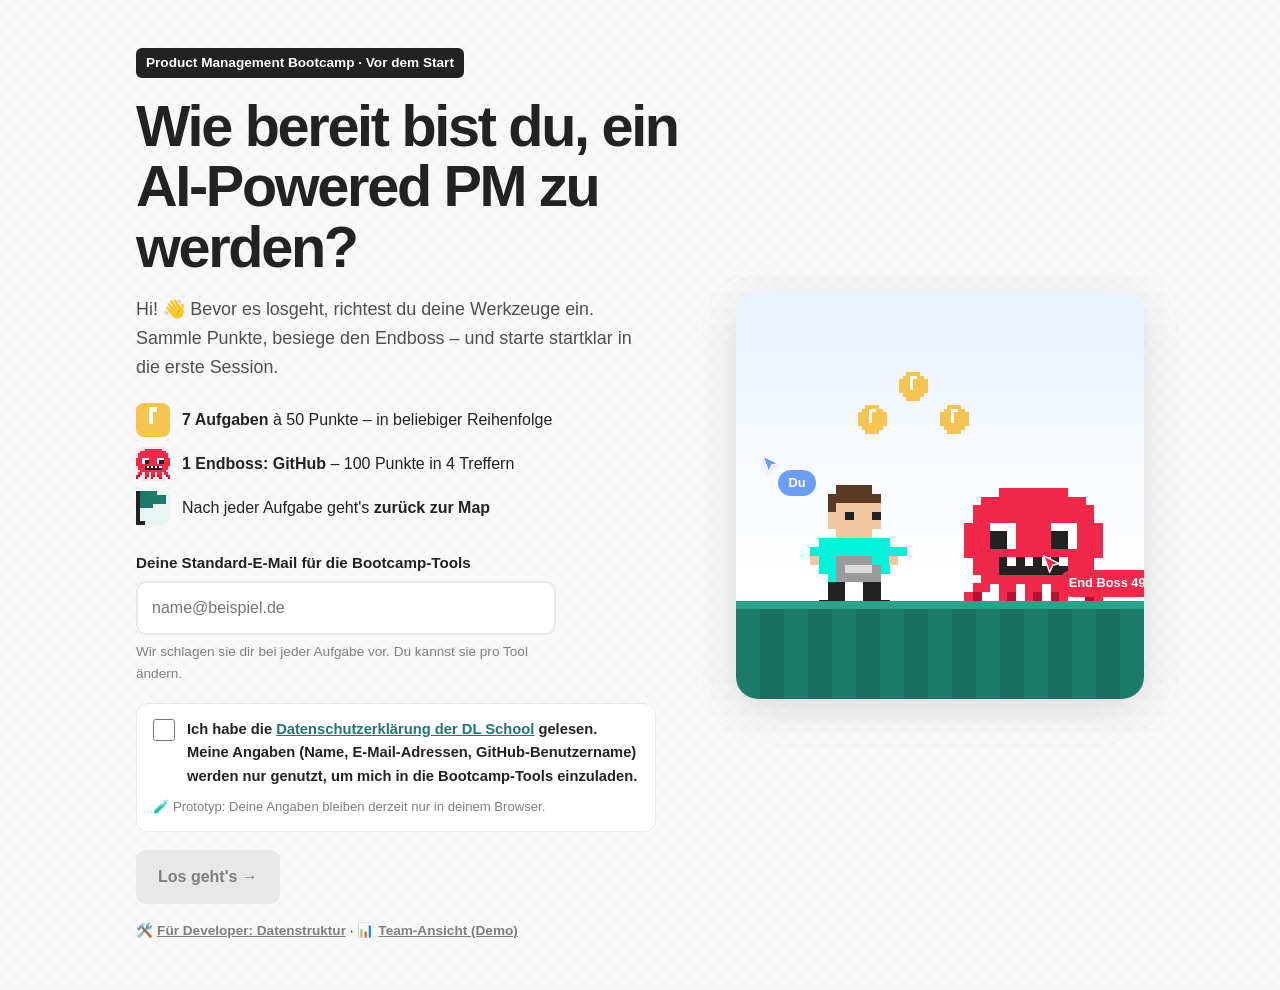
==== commit 157c822b: "Fix review findings: hardening, privacy and cleanup - Team view: imported payloads normalized, score" ====
--- a/index.html
+++ b/index.html
@@ -17,18 +17,12 @@
 <meta property="og:locale" content="de_DE">
 <meta name="twitter:card" content="summary_large_image">
 <meta name="twitter:image" content="https://dls-dominikheilig.github.io/speedy_boarding/assets/og-image.png">
+<meta http-equiv="Content-Security-Policy" content="default-src 'self'; script-src 'self'; style-src 'self' 'unsafe-inline' https://fonts.googleapis.com; font-src https://fonts.gstatic.com; img-src 'self' https://cdn.jsdelivr.net data: blob:; connect-src 'self'; object-src 'none'; base-uri 'none'; form-action 'none'">
 <link rel="preconnect" href="https://fonts.googleapis.com">
 <link rel="preconnect" href="https://fonts.gstatic.com" crossorigin>
 <link href="https://fonts.googleapis.com/css2?family=Manrope:wght@400;500;600;700;800&family=JetBrains+Mono:wght@500;700&display=swap" rel="stylesheet">
+<link rel="stylesheet" href="tokens.css">
 <style>
-  :root {
-    /* Hauptfarben (aus den Trainer-Hintergründen, geschätzt) */
-    --yellow: #F5C451; --petrol: #1B7A6A; --red: #F2284B; --blue: #6B9EF7;
-    /* Basis (von school.digitale-leute.de) */
-    --teal: #02F3DA; --text: #222222; --muted: #4F4F4F; --soft: #7F7F7F;
-    --bg: #F8F8F8; --dot: #E3E3E3; --card: #FFFFFF; --line: #E8E8E8; --dark: #222222;
-    --radius: 14px; --shadow: 0 2px 16px rgba(0,0,0,.07); --shadow-lg: 0 10px 40px rgba(0,0,0,.12);
-  }
   * { box-sizing: border-box; }
   html, body { margin: 0; }
   body {
@@ -164,12 +158,11 @@
   .lb-form input { flex: 1; min-width: 180px; }
   .lb-actions { display: flex; gap: 14px; }
   @media (max-width: 520px) { .lb-row { flex-direction: column; } .lb-ico { width: 40px; } }
+  .linkbtn { background: none; border: 0; padding: 0; font: inherit; color: var(--soft); font-weight: 600; text-decoration: underline; cursor: pointer; }
   .map-foot { display: flex; justify-content: space-between; align-items: center; gap: 12px; margin: 22px 0 60px; flex-wrap: wrap; color: var(--soft); font-size: .9rem; }
 
   /* ---------- Aufgabe ---------- */
   .task { max-width: 760px; margin: 0 auto; padding: 28px 0 70px; }
-  .emo { display: inline-block; margin-right: .3em; font-style: normal; }
-  .emo-after { margin-right: 0; margin-left: .3em; }
   .privacy { display: grid; gap: 8px; max-width: 520px; background: #fff; border: 1px solid var(--line); border-radius: 12px; padding: 14px 16px; margin: 0 0 18px; font-size: .92rem; }
   .privacy small { color: var(--soft); font-size: .82rem; }
   .devlink { margin: 16px 0 0; font-size: .85rem; }
@@ -260,694 +253,6 @@
 <div class="toast" id="toast" aria-live="polite"></div>
 
 <script src="schema.js"></script>
-<script>
-/* =========================================================
-   SpeedyBoarding – Konfiguration
-   Punkte, Aufgaben und Texte hier anpassen.
-   ========================================================= */
-const ICON_CDN = "https://cdn.jsdelivr.net/npm/simple-icons@13.21.0/icons/";
-
-const TASKS = [
-  {
-    id: "google", name: "Google", icon: "google", color: "var(--blue)",
-    teaser: "Classroom, Kalender, Docs & Forms",
-    why: "Wir organisieren das Bootcamp in Google: Kurse in Classroom, Termine im Kalender, Unterlagen in Docs. Dafür brauchst du ein Google-Konto – <strong>Gmail ist aber nicht nötig.</strong>",
-    google: true,
-    emailLabel: "E-Mail-Adresse deines Google-Kontos",
-  },
-  {
-    id: "slack", name: "Slack", icon: "slack", color: "var(--yellow)",
-    teaser: "Unser Chat für alles",
-    why: "In Slack läuft die Kommunikation im Bootcamp: Ankündigungen, Fragen, Austausch mit deiner Kohorte.",
-    steps: [
-      "Gib unten die E-Mail-Adresse an, mit der du Slack nutzen willst. Hast du schon einen Slack-Account, nimm dessen Adresse.",
-      "Du bekommst von uns eine <strong>Einladung</strong> an diese Adresse. Link öffnen und beitreten.",
-      "Empfohlen: die <a href=\"https://slack.com/downloads\" target=\"_blank\" rel=\"noopener\">Slack-App</a> für deinen Rechner installieren.",
-    ],
-  },
-  {
-    id: "miro", name: "Miro", icon: "miro", color: "var(--yellow)",
-    teaser: "Whiteboard für Workshops",
-    why: "Auf Miro-Boards arbeiten wir gemeinsam in Workshops: Brainstorming, User Journeys, Priorisierung.",
-    steps: [
-      "Auf <a href=\"https://miro.com/signup/\" target=\"_blank\" rel=\"noopener\">miro.com</a> einen kostenlosen Account anlegen – oder deinen bestehenden nutzen.",
-      "Die E-Mail-Adresse deines Miro-Accounts unten eintragen. An diese Adresse laden wir dich zu den Kurs-Boards ein.",
-    ],
-  },
-  {
-    id: "figma", name: "Figma", icon: "figma", color: "var(--red)",
-    teaser: "Designs & Prototypen",
-    why: "In Figma schaust du dir Designs an, kommentierst sie und baust eigene Klick-Prototypen.",
-    steps: [
-      "Auf <a href=\"https://www.figma.com/signup\" target=\"_blank\" rel=\"noopener\">figma.com</a> einen kostenlosen Account anlegen – oder deinen bestehenden nutzen.",
-      "Die E-Mail-Adresse deines Figma-Accounts unten eintragen.",
-      "Optional: die <a href=\"https://www.figma.com/downloads/\" target=\"_blank\" rel=\"noopener\">Figma-Desktop-App</a> installieren. Im Browser geht's aber auch.",
-    ],
-  },
-  {
-    id: "jira", name: "Jira", icon: "jira", color: "var(--blue)",
-    teaser: "Backlog & Tickets",
-    why: "In Jira lernst du, wie Produktteams Backlogs, Stories und Sprints organisieren.",
-    steps: [
-      "Gib unten die E-Mail-Adresse an, mit der du Jira nutzen willst. Hast du schon einen Atlassian-Account, nimm dessen Adresse.",
-      "Du bekommst von uns eine <strong>Einladung</strong>. Beim Annehmen legst du einen Atlassian-Account an, falls du noch keinen hast.",
-    ],
-  },
-  {
-    id: "claude", name: "Claude", icon: "claude", color: "var(--petrol)",
-    teaser: "Dein KI-Teamkollege",
-    why: "Mit Claude schreibst, recherchierst und baust du – und Claude hilft dir auch, wenn beim Setup mal etwas hakt.",
-    steps: [
-      "Auf <a href=\"https://claude.ai\" target=\"_blank\" rel=\"noopener\">claude.ai</a> einen Account anlegen – oder deinen bestehenden nutzen.",
-      "Die <a href=\"https://claude.ai/download\" target=\"_blank\" rel=\"noopener\">Claude-App</a> für deinen Rechner installieren und anmelden.",
-      "Die E-Mail-Adresse deines Claude-Accounts unten eintragen.",
-    ],
-  },
-  {
-    id: "chatgpt", name: "ChatGPT", icon: "openai", color: "var(--petrol)",
-    teaser: "Zweite KI-Perspektive",
-    why: "Im Bootcamp vergleichen wir verschiedene KI-Tools. ChatGPT gehört dazu.",
-    steps: [
-      "Auf <a href=\"https://chatgpt.com\" target=\"_blank\" rel=\"noopener\">chatgpt.com</a> einen Account anlegen – oder deinen bestehenden nutzen.",
-      "Die E-Mail-Adresse deines ChatGPT-Accounts unten eintragen.",
-    ],
-  },
-];
-
-const BOSS = SB.BOSS;
-
-
-// Punkte kommen aus schema.js (einzige Quelle)
-TASKS.forEach(t => { t.points = SB.TASKS.find(x => x.id === t.id).points; });
-const MAX = SB.MAX;
-
-/* ---------- Pixel-Sprites (eigene Figuren) ---------- */
-const PAL = { k: "#222222", w: "#FFFFFF", s: "#F2C6A0", h: "#5A3A22", t: "#02F3DA", p: "#1B7A6A", y: "#F5C451", r: "#F2284B", d: "#B5122F", b: "#6B9EF7", g: "#9A9A9A", l: "#DADADA" };
-const SPRITES = {
-  hero: [
-    "....hhhh....",
-    "...hhhhhh...",
-    "...hsssss...",
-    "...skssks...",
-    "...ssssss...",
-    "....ssss....",
-    "..tttttttt..",
-    ".ttttttttttt",
-    ".sttggggtts.",
-    "..ttglllgt..",
-    "...tggggg...",
-    "...kk..kk...",
-    "...kk..kk...",
-    "..kkk..kkk..",
-  ],
-  boss: [
-    "....rrrrrrrr....",
-    "..rrrrrrrrrrrr..",
-    ".rrrrrrrrrrrrrr.",
-    ".rrrrrrrrrrrrrr.",
-    "rrrwwwrrrrwwwrrr",
-    "rrrwkkrrrrwkkrrr",
-    "rrrwkkrrrrwkkrrr",
-    "rrrrrrrrrrrrrrrr",
-    ".rrrkwkwkwkwrrr.",
-    ".rrrkkkkkkkkrrr.",
-    "..rrrrrrrrrrrr..",
-    ".rr.rr.rr.rr.rr.",
-    "rd..rd.rd.dr..dr",
-    "d...d..d...d...d",
-  ],
-  bossDown: [
-    "................",
-    "................",
-    "....gggggggg....",
-    "..gggggggggggg..",
-    ".gggkgkggkgkggg.",
-    ".ggggkggggkgggg.",
-    ".gggkgkggkgkggg.",
-    "gggggggggggggggg",
-    "gggggggggggggggg",
-    ".gggkkkkkkkkggg.",
-    "..gggggggggggg..",
-    ".gg.gg.gg.gg.gg.",
-    "gg..gg.gg.gg..gg",
-    "................",
-  ],
-  coin: [
-    "..yyyy..",
-    ".yywwyy.",
-    "yyywyyyy",
-    "yyywyyyy",
-    "yyywyyyy",
-    "yyyyyyyy",
-    ".yyyyyy.",
-    "..yyyy..",
-  ],
-  flag: [
-    "kpppp...",
-    "kpppppp.",
-    "kpppppp.",
-    "kppp....",
-    "k.......",
-    "k.......",
-    "k.......",
-    "kk......",
-  ],
-  trophy: [
-    "..yyyyyyyy..",
-    "yyyyyyyyyyyy",
-    "y.yyyywyyy.y",
-    "y.yyyywyyy.y",
-    ".yyyyywyyyy.",
-    "..yyyyyyyy..",
-    "...yyyyyy...",
-    ".....yy.....",
-    ".....yy.....",
-    "....pppp....",
-    "...pppppp...",
-    "..kkkkkkkk..",
-  ],
-};
-/* ---------- Animation: Blinzeln & Umschauen ---------- */
-const ANIM = {
-  hero: { row: 3, gazes: ["c", "l", "r"], frames: {
-    c: ["...skssks..."], l: ["...ksskss..."], r: ["...sskssk..."], b: ["...ssssss..."] } },
-  boss: { row: 4, gazes: ["r", "l"], frames: {
-    r: ["rrrwwwrrrrwwwrrr", "rrrwkkrrrrwkkrrr", "rrrwkkrrrrwkkrrr"],
-    l: ["rrrwwwrrrrwwwrrr", "rrrkkwrrrrkkwrrr", "rrrkkwrrrrkkwrrr"],
-    b: ["rrrrrrrrrrrrrrrr", "rrrkkkrrrrkkkrrr", "rrrrrrrrrrrrrrrr"] } },
-};
-Object.entries(ANIM).forEach(([name, a]) => Object.entries(a.frames).forEach(([k, rows]) => {
-  const v = SPRITES[name].slice(); v.splice(a.row, rows.length, ...rows); SPRITES[`${name}_${k}`] = v;
-}));
-const animSprite = name => `<span class="anim" data-anim="${name}">${sprite(name)}</span>`;
-const rnd = () => 1000 + Math.random() * 500; // 1,0–1,5 s, unregelmäßig
-function startAnims() {
-  if (matchMedia("(prefers-reduced-motion: reduce)").matches) return;
-  document.querySelectorAll("[data-anim]").forEach(el => {
-    if (el._anim) return; el._anim = true;
-    const a = ANIM[el.dataset.anim], name = el.dataset.anim;
-    let gaze = a.gazes[0];
-    const show = k => { if (el.isConnected) el.innerHTML = sprite(`${name}_${k}`); };
-    const tick = () => {
-      if (!el.isConnected) return;
-      if (Math.random() < 0.4) { show("b"); setTimeout(() => show(gaze), 110 + Math.random() * 80); }
-      else { const others = a.gazes.filter(g => g !== gaze); gaze = others[Math.floor(Math.random() * others.length)]; show(gaze); }
-      setTimeout(tick, rnd());
-    };
-    setTimeout(tick, rnd());
-  });
-}
-
-function sprite(name, cls = "") {
-  const rows = SPRITES[name], h = rows.length, w = rows[0].length;
-  let r = "";
-  rows.forEach((row, y) => [...row].forEach((c, x) => { if (c !== ".") r += `<rect x="${x}" y="${y}" width="1.02" height="1.02" fill="${PAL[c]}"/>`; }));
-  return `<svg class="pixel ${cls}" viewBox="0 0 ${w} ${h}" aria-hidden="true">${r}</svg>`;
-}
-function cursor(label, color = "var(--red)") {
-  return `<span class="cursor"><svg viewBox="0 0 24 24"><path d="M3 2l17 8.5-7.2 1.8L9.5 20z" fill="${color}" stroke="#fff" stroke-width="1.5" stroke-linejoin="round"/></svg><span style="background:${color}">${esc(label)}</span></span>`;
-}
-function appIcon(t) {
-  return `<span class="app-ico"><img src="${ICON_CDN}${t.icon}.svg" alt="" onerror="this.replaceWith(Object.assign(document.createElement('span'),{className:'fallback',textContent:'${t.name[0]}'}))"></span>`;
-}
-
-/* ---------- Zustand ---------- */
-let state = SB.load();
-const blank = SB.blank;
-function save() { SB.save(state); }
-
-// Magic Link: ?name=Lea%20Müller&email=lea@example.de
-(() => {
-  const q = new URLSearchParams(location.search);
-  if (q.get("name")) state.name = q.get("name").trim();
-  if (q.get("email") && !state.email) state.email = q.get("email").trim();
-  if (q.has("name") || q.has("email")) { save(); history.replaceState(null, "", location.pathname + location.hash); }
-})();
-
-const firstName = () => (state.name || "").split(/\s+/)[0] || "Du";
-const taskDone = id => SB.taskDone(state, id);
-const bossHits = () => BOSS.hits.filter(h => SB.hitDone(state, h.id));
-const score = () => SB.score(state);
-const pct = () => SB.percent(state);
-const rank = () => SB.rank(state);
-const validEmail = v => /^[^\s@]+@[^\s@]+\.[^\s@]{2,}$/.test(v);
-function esc(s) { return String(s).replace(/[&<>"']/g, c => ({ "&": "&amp;", "<": "&lt;", ">": "&gt;", '"': "&quot;", "'": "&#39;" }[c])); }
-
-/* ---------- Bausteine ---------- */
-function hud() {
-  return `<header class="hud"><div class="wrap">
-    <a class="logo" href="#map"><b>DL</b> <i>SpeedyBoarding</i></a>
-    <div class="hud-bar"><div class="bar" aria-hidden="true"><i style="width:${pct()}%"></i></div>
-      <span class="score">${score()} <em>/ ${MAX} Punkte</em></span></div>
-  </div></header>`;
-}
-function codeBox(text) { return `<div class="code">${esc(text)}<button class="copy" type="button" data-copy="${esc(text)}">Kopieren</button></div>`; }
-function osSwitch() {
-  return `<div class="os-switch" role="group" aria-label="Betriebssystem">
-    <button type="button" data-os="mac" aria-pressed="${state.os === "mac"}">macOS</button>
-    <button type="button" data-os="win" aria-pressed="${state.os === "win"}">Windows</button></div>`;
-}
-const AI_PROMPT = "Ich richte gerade GitHub für mein Bootcamp ein und komme nicht weiter. Das habe ich gemacht: … Das steht im Terminal (ohne Token!): … Erkläre mir Schritt für Schritt, was ich tun soll. Ich bin kein:e Entwickler:in.";
-
-/* Nächste offene Aufgabe nach der aktuellen (in Map-Reihenfolge), am Ende der Boss */
-function nextStop(current) {
-  const order = [...TASKS.map(t => t.id), "github"];
-  const open = id => id === "github" ? bossHits().length < BOSS.hits.length : !taskDone(id);
-  const i = order.indexOf(current);
-  for (let k = 1; k < order.length; k++) { const id = order[(i + k) % order.length]; if (open(id)) return id; }
-  return null;
-}
-function navRow(current) {
-  const n = nextStop(current);
-  const right = n
-    ? `<button class="btn btn-ghost" type="button" data-go="${n === "github" ? "#boss" : "#task/" + n}">${n === "github" ? "Zum Endboss" : "<span class='emo'>📋</span>Nächste Aufgabe: " + TASKS.find(t => t.id === n).name} →</button>`
-    : (score() === MAX ? `<button class="btn btn-ghost" type="button" data-go="#finish">Zum Ziel<span class="emo emo-after">🏆</span></button>` : "");
-  return `<nav class="navrow"><button class="btn btn-ghost" type="button" data-go="#map">← <span class="emo">🗺️</span>Zurück zur Map</button>${right}</nav>`;
-}
-
-/* ---------- Seiten ---------- */
-function viewStart() {
-  const greet = state.name ? `Hi ${esc(firstName())}!<span class="emo emo-after">👋</span>` : "Hi!<span class='emo emo-after'>👋</span>";
-  return `<main class="start"><div class="wrap start-grid">
-    <div>
-      <span class="tag">Product Management Bootcamp · Vor dem Start</span>
-      <h1>Wie bereit bist du, ein AI-Powered PM zu werden?</h1>
-      <p class="lead">${greet} Bevor es losgeht, richtest du deine Werkzeuge ein. Sammle Punkte, besiege den Endboss – und starte startklar in die erste Session.</p>
-      <ul class="rules">
-        <li><span class="ico" style="background:var(--yellow)">${sprite("coin")}</span><span><strong>7 Aufgaben</strong> à 50 Punkte – in beliebiger Reihenfolge</span></li>
-        <li><span class="ico" style="background:#FFE3E8">${sprite("boss")}</span><span><strong>1 Endboss: GitHub</strong> – 100 Punkte in 4 Treffern</span></li>
-        <li><span class="ico" style="background:#E8F5F2">${sprite("flag")}</span><span>Nach jeder Aufgabe geht's <strong>zurück zur Map</strong></span></li>
-      </ul>
-      <div class="field">
-        <label for="mail">Deine Standard-E-Mail für die Bootcamp-Tools</label>
-        <input id="mail" type="email" autocomplete="email" placeholder="name@beispiel.de" value="${esc(state.email)}">
-        <small>Wir schlagen sie dir bei jeder Aufgabe vor. Du kannst sie pro Tool ändern.</small>
-      </div>
-      <div class="privacy">
-        <label class="check" style="margin:0"><input type="checkbox" id="privacy" ${state.consent && state.consent.accepted ? "checked" : ""}>
-          <span>Ich habe die <a href="https://school.digitale-leute.de/datenschutz" target="_blank" rel="noopener">Datenschutzerklärung der DL School</a> gelesen. Meine Angaben (Name, E-Mail-Adressen, GitHub-Benutzername) werden nur genutzt, um mich in die Bootcamp-Tools einzuladen.</span></label>
-        <small><span class="emo">🧪</span>Prototyp: Deine Angaben bleiben derzeit nur in deinem Browser.</small>
-      </div>
-      <button class="btn btn-primary" id="go" type="button">${score() ? "Weiter zur Map" : "Los geht's"} →</button>
-      <p class="devlink"><a href="intern.html"><span class="emo">🛠️</span>Für Developer: Datenstruktur</a> · <a href="results.html"><span class="emo">📊</span>Team-Ansicht (Demo)</a></p>
-    </div>
-    <div class="stage" aria-hidden="true">
-      <div class="sky"></div>
-      <div class="coin" style="left:30%;top:28%">${sprite("coin")}</div>
-      <div class="coin" style="left:40%;top:20%;animation-delay:.3s">${sprite("coin")}</div>
-      <div class="coin" style="left:50%;top:28%;animation-delay:.6s">${sprite("coin")}</div>
-      <div class="hero">${animSprite("hero")}</div>
-      <div class="boss">${animSprite("boss")}<span style="position:absolute;left:55%;top:55%">${cursor("End Boss 49")}</span></div>
-      <div class="cursor" style="left:6%;top:40%">${cursor(firstName(), "var(--blue)").replace(/^<span class="cursor">|<\/span>$/g, "")}</div>
-      <div class="ground"></div>
-    </div>
-  </div></main>`;
-}
-
-/* ---------- Leaderboard: freiwillig, mit Gamer-Name ---------- */
-const GN_A = ["Pixel", "Turbo", "Agile", "Mega", "Retro", "Sprint", "Backlog", "Roadmap", "Neon", "Quantum", "Ninja", "Laser"];
-const GN_B = ["PM", "Owner", "Boss", "Hero", "Wizard", "Pilot", "Ranger", "Captain", "Explorer", "Builder"];
-const randomGamerName = () => GN_A[Math.floor(Math.random() * GN_A.length)] + GN_B[Math.floor(Math.random() * GN_B.length)] + (10 + Math.floor(Math.random() * 90));
-/* Zwischenseite nach dem Start: freiwillig, überspringbar */
-function viewLeaderboard() {
-  const lb = state.leaderboard || {};
-  const name = lb.optIn ? lb.gamerName : (lb.draft || "");
-  const body = lb.optIn ? `
-      <p class="lead-lb">Du erscheinst im Leaderboard als <strong>${esc(lb.gamerName)}</strong>. Dein echter Name bleibt verborgen.</p>
-      <div class="lb-actions"><button class="btn btn-ghost" type="button" id="lbEdit">Namen ändern</button><button class="btn btn-ghost" type="button" id="lbOut">Austreten</button></div>
-      <div class="lb-foot"><button class="btn btn-primary" type="button" data-go="#map">Weiter zur Map →</button></div>` : `
-      <p class="lead-lb">Andere Teilnehmende sehen dort nur deinen <strong>Gamer-Namen</strong> und deine Punkte, nicht deinen echten Namen. Du kannst jederzeit wieder austreten.</p>
-      <div class="lb-form">
-        <input type="text" id="gn" maxlength="20" autocomplete="off" spellcheck="false" placeholder="Dein Gamer-Name" value="${esc(name)}" aria-label="Gamer-Name">
-        <button class="btn btn-ghost lb-dice" type="button" id="gnDice" title="Zufälligen Namen vorschlagen"><span class="emo">🎲</span>Vorschlag</button>
-      </div>
-      <small id="gnHint" style="color:var(--soft)">3–20 Zeichen: Buchstaben, Ziffern, Leerzeichen, _ und -. Bitte nicht deinen echten Namen.</small>
-      <label class="check"><input type="checkbox" id="lbOk"> Ich möchte mit diesem Gamer-Namen im Leaderboard erscheinen.</label>
-      <div class="lb-foot">
-        <button class="btn btn-primary" type="button" id="lbJoin">Ins Leaderboard</button>
-        <button class="btn btn-ghost" type="button" id="lbSkip">Überspringen →</button>
-      </div>`;
-  return `<main class="lb-page"><div class="wrap">
-    <section class="card lb-big">
-      <div class="lb-trophy">${sprite("trophy")}</div>
-      <span class="eyebrow">Leaderboard · freiwillig</span>
-      <h1>Willst du ins Leaderboard?</h1>
-      ${body}
-    </section>
-    <p class="lb-later">Du kannst das jederzeit später auf der Map ändern.</p>
-  </div></main>`;
-}
-
-/* Kurze Statuszeile auf der Map */
-function leaderboardStrip() {
-  const lb = state.leaderboard;
-  const txt = lb && lb.optIn ? `Du bist im Leaderboard als <strong>${esc(lb.gamerName)}</strong>.` : "Du bist nicht im Leaderboard.";
-  return `<div class="lb-strip"><span class="lb-mini">${sprite("trophy")}</span><span>${txt}</span><a href="#leaderboard">${lb && lb.optIn ? "Ändern" : "Doch mitmachen?"}</a></div>`;
-}
-
-function viewMap() {
-  const hits = bossHits().length, bossDone = hits === BOSS.hits.length;
-  const stations = TASKS.map(t => {
-    const done = taskDone(t.id);
-    return `<button class="card station${done ? " done" : ""}" type="button" data-go="#task/${t.id}">
-      ${done ? `<span class="flag">${sprite("flag")}</span>` : ""}
-      <span class="top">${appIcon(t)}<span class="pts">+${t.points}</span></span>
-      <h3>${t.name}</h3>
-      <span class="state">${done ? "✓ Erledigt" : esc(t.teaser)}</span>
-      ${state.last === t.id ? cursor(firstName()) : ""}
-    </button>`;
-  }).join("");
-  return `${hud()}<main class="wrap">
-    <div class="map-head">
-      <div><span class="eyebrow"><span class="emo">🗺️</span>Deine Map</span><h2>Wähle deine nächste Aufgabe</h2></div>
-      <div class="ready"><strong>${pct()} %</strong><span>bereit · ${rank()}</span></div>
-    </div>
-    <section class="world" aria-label="Aufgaben">
-      <span class="tag world-label">Welt 1 · Werkzeugkiste</span>
-      <div class="stations">${stations}</div>
-    </section>
-    <div class="boss-row">
-      <button class="card boss-card${bossDone ? " defeated" : ""}" type="button" data-go="#boss">
-        ${bossDone ? sprite("bossDown") : animSprite("boss")}
-        <div>
-          <span class="eyebrow">${bossDone ? "Besiegt" : "Endboss"}</span>
-          <h3>GitHub</h3>
-          <p>${bossDone ? "Du hast den Endboss besiegt!<span class='emo emo-after'>🎉</span>" : "Der härteste Gegner. Fehler gehören dazu – jeder Treffer zählt."}</p>
-          <div class="hp"><span class="mono" style="font-size:12px;font-weight:700">HP</span><div class="bar"><i style="width:${100 - hits * 25}%"></i></div><span class="mono" style="font-size:12px">${hits}/4 Treffer</span></div>
-        </div>
-        <div class="pts-col"><span class="pts">+${BOSS.points}</span></div>
-      </button>
-    </div>
-    ${leaderboardStrip()}
-    <div class="map-foot">
-      <span>Dein Fortschritt wird in diesem Browser gespeichert. · <a href="https://school.digitale-leute.de/datenschutz" target="_blank" rel="noopener">Datenschutz</a> · <a href="intern.html"><span class="emo">🛠️</span>Datenstruktur</a> · <a href="results.html"><span class="emo">📊</span>Team-Ansicht</a></span>
-      ${score() === MAX ? `<a class="btn btn-dark" href="#finish">Zum Ziel<span class="emo emo-after">🏆</span></a>` : ""}
-    </div>
-  </main>`;
-}
-
-function emailField(t) {
-  const cur = (state.tasks[t.id] && state.tasks[t.id].email) || state.email || "";
-  return `<div class="field" style="max-width:none">
-    <label for="tmail">${esc(t.emailLabel || `E-Mail-Adresse für ${t.name}`)}</label>
-    <input id="tmail" type="email" autocomplete="email" placeholder="name@beispiel.de" value="${esc(cur)}">
-    ${state.email && cur === state.email ? `<small>Deine Standard-Adresse. Für ${esc(t.name)} eine andere? Einfach überschreiben.</small>` : ""}
-  </div>`;
-}
-
-function viewTask(id) {
-  const t = TASKS.find(x => x.id === id);
-  if (!t) return viewMap();
-  const done = taskDone(t.id);
-  const g = (state.tasks.google && state.tasks.google.has) || "";
-  const body = t.google ? `
-    <div class="card panel">
-      <h2>Hast du schon ein Google-Konto?</h2>
-      <div class="choices" id="gchoice">
-        <label><input type="radio" name="g" value="gmail" ${g === "gmail" ? "checked" : ""}> Ja, mit einer Gmail-Adresse</label>
-        <label><input type="radio" name="g" value="other" ${g === "other" ? "checked" : ""}> Ja, mit einer anderen Adresse (z. B. Posteo, Proton, eigene Domain)</label>
-        <label><input type="radio" name="g" value="none" ${g === "none" ? "checked" : ""}> Nein, noch nicht</label>
-      </div>
-      <div id="gnone" ${g === "none" ? "" : "hidden"}>
-        <ol class="steps">
-          <li><a href="https://accounts.google.com/signup" target="_blank" rel="noopener">accounts.google.com/signup</a> öffnen und Vor- und Nachnamen eingeben.</li>
-          <li>Bei der Frage nach der E-Mail-Adresse auf <strong>„Stattdessen meine aktuelle E-Mail-Adresse verwenden“</strong> klicken. So brauchst du kein Gmail-Postfach.</li>
-          <li>Deine bestehende Adresse eingeben, den Bestätigungscode aus deinem Postfach eintragen und fertig.</li>
-        </ol>
-        <div class="note info"><span class="emo">💡</span>Lieber ein Gmail-Postfach? Geht natürlich auch – dann einfach eine neue Gmail-Adresse wählen.</div>
-      </div>
-      <div class="note warn"><span class="emo">⚠️</span>Bitte <strong>keine Arbeits-Adresse</strong> deines aktuellen Arbeitgebers. Die kann Kurse blockieren, und bei einem Jobwechsel ist der Zugang weg.</div>
-    </div>` : `
-    <div class="card panel">
-      <h2>So geht's</h2>
-      <ol class="steps">${t.steps.map(s => `<li>${s}</li>`).join("")}</ol>
-    </div>`;
-  return `${hud()}<main class="wrap"><div class="task">
-    ${navRow(t.id)}
-    <div class="task-head">${appIcon(t)}<div><span class="eyebrow"><span class="emo">📋</span>Aufgabe · +${t.points} Punkte</span><h1>${t.name}</h1></div></div>
-    <p style="font-size:1.08rem;color:var(--muted);margin:0">${t.why}</p>
-    ${body}
-    <div class="card panel">
-      <h2>Deine Angabe</h2>
-      ${emailField(t)}
-      <label class="check"><input type="checkbox" id="tconfirm" ${done ? "checked" : ""}> ${t.google ? "Ich habe ein Google-Konto mit dieser Adresse." : `Ich habe einen ${esc(t.name)}-Account bzw. nutze diese Adresse für ${esc(t.name)}.`}</label>
-      <div class="task-actions">
-        ${done ? `<span class="done-banner">✓ Erledigt · +${t.points} Punkte</span>` : "<span></span>"}
-        <button class="btn btn-primary" id="tdone" type="button">${done ? "Speichern & zur Map" : `Erledigt · +${t.points}`}</button>
-      </div>
-    </div>
-  </div></main>`;
-}
-
-function hitPanel(h, i, inner) {
-  const done = !!(state.boss[h.id] && state.boss[h.id].done);
-  return `<section class="card panel hit${done ? " done" : ""}" id="hit-${h.id}">
-    <div class="hit-head"><div><div class="hit-num">TREFFER ${i + 1}/4</div><h2 style="margin:4px 0 0">${h.title}</h2></div><span class="pts">${done ? "✓ " : ""}+${h.points}</span></div>
-    ${inner}
-    <div class="task-actions">
-      <span>${done ? `<span class="done-banner">✓ Treffer gelandet!</span>` : ""}</span>
-      <button class="btn ${done ? "btn-ghost" : "btn-primary"}" type="button" data-hit="${h.id}">${done ? "Rückgängig" : `Treffer! +${h.points}`}</button>
-    </div>
-  </section>`;
-}
-
-function viewBoss() {
-  const hits = bossHits().length, mac = state.os === "mac";
-  const user = (state.boss.account && state.boss.account.user) || "";
-  const H = BOSS.hits;
-  return `${hud()}<main class="wrap"><div class="task">
-    ${navRow("github")}
-    <div class="boss-hero">
-      <div>
-        <span class="eyebrow">Endboss · +100 Punkte</span>
-        <h1>GitHub</h1>
-        <p>Hier kommt dein Code ins Netz. Vier Treffer, und der Boss liegt am Boden.</p>
-        <div class="hp"><span class="mono" style="font-size:12px;font-weight:700">HP</span><div class="bar"><i style="width:${100 - hits * 25}%"></i></div><span class="mono" style="font-size:12px">${hits}/4</span></div>
-      </div>
-      <div class="boss-sprite" id="bossSprite" style="position:relative">${hits === 4 ? sprite("bossDown") : animSprite("boss")}</div>
-    </div>
-    <div class="calm">
-      <strong>Fehler passieren hier – alles easy.<span class="emo emo-after">🙌</span></strong>
-      Fragt eure KI des Vertrauens. Wenn etwas nicht gleich funktioniert, probiert es nochmal – oder macht erst mit der nächsten Aufgabe weiter und kommt später zurück.
-    </div>
-    <details class="help"><summary><span class="emo">🤖</span>Joker: Fertiger Prompt für deine KI</summary>${codeBox(AI_PROMPT)}<div class="note danger" style="margin-top:8px"><span class="emo">🔒</span>Niemals deinen Token in einen Chat kopieren – auch nicht in eine KI.</div></details>
-
-    ${hitPanel(H[0], 0, `
-      <ol class="steps">
-        <li>Auf <a href="https://github.com/signup" target="_blank" rel="noopener">github.com/signup</a> registrieren, den <strong>Free</strong>-Plan wählen und deine E-Mail bestätigen. Schon einen Account? Super, weiter mit 2.</li>
-        <li>Auf github.com oben rechts auf dein Profilbild → <strong>Your profile</strong>. Den Link aus der Adresszeile kopieren.</li>
-      </ol>
-      <div class="field" style="max-width:none;margin-top:14px">
-        <label for="ghuser">Dein GitHub-Profil-Link oder Benutzername</label>
-        <input id="ghuser" type="text" autocomplete="off" spellcheck="false" placeholder="https://github.com/dein-name" value="${user ? "https://github.com/" + esc(user) : ""}">
-        <small id="ghhint">${user ? `✓ Benutzername: <strong>${esc(user)}</strong>` : "Link oder nur den Namen – beides geht."}</small>
-      </div>`)}
-
-    ${hitPanel(H[1], 1, `
-      <p style="margin:0 0 10px">Git ist das Programm, das deinen Code zu GitHub bringt. Das Terminal hat jeder Rechner – Git aber nicht.</p>
-      ${osSwitch()}
-      ${mac ? `
-        <ol class="steps">
-          <li>Terminal öffnen: <strong>⌘ + Leertaste</strong>, „Terminal“ tippen, Enter.</li>
-          <li>Prüfen, ob Git schon da ist:${codeBox("git --version")}Zeigt es eine Versionsnummer? Dann bist du fertig – Treffer!</li>
-          <li>Sonst installieren:${codeBox("xcode-select --install")}Im Fenster auf <strong>„Installieren“</strong> klicken – <strong>nicht</strong> auf „Xcode laden“ (über 10 GB, brauchst du nicht).</li>
-          <li>Warten, bis <strong>„Die Software wurde installiert“</strong> erscheint. Das kann bis zu 45 Minuten dauern. Nicht auf „Stoppen“ klicken.</li>
-          <li>Nochmal <code>git --version</code> eingeben – jetzt sollte eine Version erscheinen.</li>
-        </ol>
-        <div class="note info"><span class="emo">💡</span>Homebrew ist keine Abkürzung – es lädt genau dasselbe Paket.</div>` : `
-        <ol class="steps">
-          <li><a href="https://git-scm.com/download/win" target="_blank" rel="noopener">Git for Windows</a> herunterladen.</li>
-          <li>Installer ausführen, alle Standardeinstellungen lassen.</li>
-          <li>PowerShell öffnen (Start → „PowerShell“) und prüfen:${codeBox("git --version")}</li>
-        </ol>
-        <div class="note info"><span class="emo">💡</span>„git is not recognized“? PowerShell schließen und neu öffnen.</div>`}
-      <p style="margin:14px 0 6px">Einmalig deinen Namen setzen (sonst gibt's beim ersten Commit einen Fehler):</p>
-      ${codeBox(`git config --global user.name "${state.name || "Dein Name"}"\ngit config --global user.email "${state.email || "deine@email.de"}"`)}`)}
-
-    ${hitPanel(H[2], 2, `
-      <p style="margin:0 0 10px">Beim Hochladen fragt Git nach einem Passwort. Dein GitHub-Passwort funktioniert dort <strong>nicht</strong> – du brauchst einen <strong>Token</strong>.</p>
-      <ol class="steps">
-        <li>Bei github.com eingeloggt sein, dann <a href="https://github.com/settings/tokens/new?scopes=repo&description=PM%20Bootcamp" target="_blank" rel="noopener"><strong>diesen Link öffnen</strong></a>. Er füllt das Formular schon vor.</li>
-        <li><strong>„Confirm access“:</strong> Code aus der E-Mail von GitHub eingeben (Spam-Ordner prüfen!), dann <strong>Verify</strong>.</li>
-        <li><strong>Expiration</strong> auf <strong>90 days</strong> stellen (GitHub schlägt jedes Mal 30 vor). <strong>Nicht</strong> „No expiration“.</li>
-        <li>Bei <strong>Select scopes</strong> nur <code>repo</code> angehakt lassen, sonst nichts.</li>
-        <li>Ganz unten <strong>Generate token</strong> klicken und den Token (<code>ghp_…</code>) mit dem Kopier-Symbol kopieren.</li>
-        <li>Die Seite offen lassen, bis Treffer 4 geschafft ist – der Token wird nur einmal angezeigt.</li>
-      </ol>
-      <div class="note danger"><span class="emo">🔒</span>Der Token ist wie ein Passwort: nie in Slack, Chats, KI-Tools, Screenshots oder Dateien – und auch <strong>nicht hier</strong> eintragen.</div>`)}
-
-    ${hitPanel(H[3], 3, `
-      <p style="margin:0 0 10px">Jetzt lädst du zum ersten Mal etwas hoch. Am einfachsten lässt du Claude die Vorarbeit machen.</p>
-      <ol class="steps">
-        <li>Auf github.com oben rechts <strong>+ → New repository</strong>, Name <code>hello-bootcamp</code>, <strong>Create repository</strong>.</li>
-        <li>In der Claude-App (Code-Tab) diesen Auftrag geben:${codeBox(`Leg einen Ordner hello-bootcamp mit einer README an, mach einen ersten Commit und richte github.com/${user || "DEIN-NAME"}/hello-bootcamp als Remote ein. Trag meinen GitHub-Benutzernamen in die Remote-URL ein. Den Push mache ich selbst im Terminal.`)}</li>
-        <li>Claude nennt dir den Push-Befehl. Im Terminal ausführen – <strong>erst dann</strong> erscheint:${codeBox(`Password for 'https://${user || "DEIN-NAME"}@github.com':`)}</li>
-        <li>Jetzt den Token einfügen (${mac ? "<strong>Cmd + V</strong>" : "<strong>Rechtsklick</strong>"}) und <strong>Enter</strong>.</li>
-      </ol>
-      <div class="note warn"><span class="emo">⚠️</span><strong>Token nur einfügen, wenn <code>Password for …</code> dasteht.</strong> Steht am Zeilenanfang <code>${mac ? "name@Mac ~ %" : "PS C:\\Users\\name&gt;"}</code>, wartet das Terminal auf einen Befehl – dort nicht einfügen!</div>
-      <div class="note info"><span class="emo">👀</span><strong>Beim Einfügen erscheint nichts</strong> – keine Punkte, keine Sternchen. Das ist richtig so.</div>
-      <div class="note ok"><span class="emo">✅</span>Geschafft, wenn am Ende steht:${codeBox("* [new branch]      main -> main\nbranch 'main' set up to track 'origin/main'.")}</div>
-      <details class="help"><summary>Es klappt nicht?</summary><dl>
-        <dt>Ich sehe den Token auf dem Bildschirm</dt><dd>Er ist in der falschen Zeile. <strong>Nicht Enter drücken.</strong> Ctrl + C, dann <code>clear</code>. Token auf GitHub löschen und einen neuen erstellen – ein sichtbarer Token gilt als verbraucht.</dd>
-        <dt><code>fatal: not a git repository</code></dt><dd>Falscher Ordner. Erst mit <code>cd</code> in den Projektordner wechseln – oder Claude fragen, welcher Befehl passt.</dd>
-        <dt><code>Username for 'https://github.com':</code></dt><dd>Der Benutzername fehlt in der Remote-URL. Claude bitten, ihn einzutragen – oder den Namen <strong>tippen</strong>, Enter, und erst bei <code>Password</code> den Token einfügen.</dd>
-        <dt><code>Authentication failed</code></dt><dd>Token falsch, abgelaufen oder ohne <code>repo</code>. Neuen Token erstellen (Treffer 3) und nochmal pushen.</dd>
-        <dt><code>Repository not found</code></dt><dd>Repo auf GitHub noch nicht angelegt oder anders geschrieben.</dd>
-        <dt>Die Passwort-Frage kommt doppelt</dt><dd>Zwei Versuche laufen gleichzeitig. Ctrl + C (ggf. zweimal), <code>clear</code>, dann einmal neu starten.</dd>
-      </dl></details>`)}
-  </div></main>`;
-}
-
-function viewFinish() {
-  return `${hud()}<main class="wrap"><div class="finish">
-    <div class="badge">${sprite("trophy")}</div>
-    <span class="eyebrow">${score()} / ${MAX} Punkte</span>
-    <h1>${esc(firstName())}, du bist bereit!</h1>
-    <p><span class="rank">${rank()}</span></p>
-    <p style="color:var(--muted);font-size:1.1rem">Alle Werkzeuge sind eingerichtet und der Endboss liegt am Boden. Wir freuen uns auf die erste Session mit dir.</p>
-    <p style="margin-top:26px"><button class="btn btn-primary" type="button" data-copy="Ich bin AI-Powered-PM-ready! 🏆 ${score()}/${MAX} Punkte im SpeedyBoarding – GitHub-Endboss besiegt.">Für Slack kopieren<span class="emo emo-after">📋</span></button></p>
-    <p><button class="btn btn-ghost" type="button" data-go="#map">← <span class="emo">🗺️</span>Zurück zur Map</button></p>
-  </div></main>`;
-}
-
-/* ---------- Router ---------- */
-const app = document.getElementById("app");
-function route() {
-  let h = location.hash || "#start";
-  if (!(state.consent && state.consent.accepted)) h = "#start"; // ohne Datenschutz-Haken geht es nicht weiter
-  if (h.startsWith("#task/")) { app.innerHTML = viewTask(h.slice(6)); state.last = h.slice(6); }
-  else if (h === "#map") app.innerHTML = viewMap();
-  else if (h === "#boss") { app.innerHTML = viewBoss(); state.last = "github"; }
-  else if (h === "#finish") app.innerHTML = viewFinish();
-  else if (h === "#leaderboard") app.innerHTML = viewLeaderboard();
-  else app.innerHTML = viewStart();
-  save();
-  window.scrollTo(0, 0);
-  bind();
-  startAnims();
-}
-function go(h) { if (location.hash === h) route(); else location.hash = h; }
-
-function toast(text) {
-  const t = document.getElementById("toast");
-  t.innerHTML = `<span style="width:44px">${sprite("coin")}</span>${text}`;
-  t.classList.add("show");
-  clearTimeout(t._h); t._h = setTimeout(() => t.classList.remove("show"), 1100);
-}
-
-function parseGitHub(v) {
-  v = v.trim().replace(/\/+$/, "");
-  const m = v.match(/^(?:https?:\/\/)?(?:www\.)?github\.com\/([^\/?#\s]+)/i);
-  const name = m ? m[1] : v.replace(/^@/, "");
-  return /^[a-z\d](?:[a-z\d]|-(?=[a-z\d])){0,38}$/i.test(name) ? name : null;
-}
-
-function bind() {
-  const mail = document.getElementById("mail");
-  const goBtn = document.getElementById("go");
-  const priv = document.getElementById("privacy");
-  if (goBtn) {
-    const upd = () => { goBtn.disabled = !priv.checked; };
-    priv.onchange = upd; upd();
-    goBtn.onclick = () => {
-      const v = mail.value.trim();
-      if (v && !validEmail(v)) { mail.classList.add("bad"); mail.focus(); return; }
-      if (!priv.checked) return;
-      if (!(state.consent && state.consent.accepted)) state.consent = { accepted: true, at: new Date().toISOString(), policyUrl: "https://school.digitale-leute.de/datenschutz" };
-      state.email = v; save(); go(state.leaderboard && state.leaderboard.seen ? "#map" : "#leaderboard");
-    };
-  }
-
-  // Aufgabe
-  const tdone = document.getElementById("tdone");
-  if (tdone) {
-    const id = location.hash.slice(6), t = TASKS.find(x => x.id === id);
-    const tm = document.getElementById("tmail"), tc = document.getElementById("tconfirm");
-    const ok = () => validEmail(tm.value.trim()) && tc.checked && (!t.google || document.querySelector('input[name=g]:checked'));
-    const upd = () => { tdone.disabled = !ok(); tm.classList.toggle("bad", !!tm.value.trim() && !validEmail(tm.value.trim())); };
-    tm.oninput = upd; tc.onchange = upd;
-    document.querySelectorAll("input[name=g]").forEach(r => r.onchange = () => {
-      document.getElementById("gnone").hidden = r.value !== "none";
-      state.tasks.google = Object.assign(state.tasks.google || {}, { has: r.value }); save(); upd();
-    });
-    upd();
-    tdone.onclick = () => {
-      if (!ok()) return;
-      const was = taskDone(id);
-      state.tasks[id] = Object.assign(state.tasks[id] || {}, { done: true, email: tm.value.trim() });
-      if (!state.email) state.email = tm.value.trim();
-      save();
-      if (!was) toast(`+${t.points}!`);
-      setTimeout(() => go("#map"), was ? 0 : 900);
-    };
-  }
-
-  // Boss
-  const gh = document.getElementById("ghuser");
-  if (gh) gh.oninput = () => {
-    const n = parseGitHub(gh.value);
-    document.getElementById("ghhint").innerHTML = n ? `✓ Benutzername: <strong>${esc(n)}</strong>` : (gh.value.trim() ? "Das sieht noch nicht nach einem GitHub-Profil aus." : "Link oder nur den Namen – beides geht.");
-    gh.classList.toggle("bad", !!gh.value.trim() && !n);
-  };
-  document.querySelectorAll("[data-hit]").forEach(b => b.onclick = () => {
-    const id = b.dataset.hit, h = BOSS.hits.find(x => x.id === id);
-    const cur = state.boss[id] && state.boss[id].done;
-    if (cur) { state.boss[id] = Object.assign(state.boss[id], { done: false }); save(); route(); document.getElementById("hit-" + id).scrollIntoView({ block: "center" }); return; }
-    if (id === "account") {
-      const n = parseGitHub(gh.value);
-      if (!n) { gh.classList.add("bad"); gh.focus(); document.getElementById("ghhint").textContent = "Bitte zuerst deinen Profil-Link oder Benutzernamen eintragen."; return; }
-      state.boss.account = { done: true, user: n };
-    } else state.boss[id] = { done: true };
-    save();
-    const sp = document.getElementById("bossSprite"); sp.classList.add("shake");
-    toast(`+${h.points}!`);
-    setTimeout(() => {
-      if (bossHits().length === BOSS.hits.length) { go("#map"); return; }
-      route();
-      const nextHit = BOSS.hits.find(x => !(state.boss[x.id] && state.boss[x.id].done));
-      const el = document.getElementById("hit-" + (nextHit ? nextHit.id : id));
-      if (el) el.scrollIntoView({ block: "start" });
-    }, 900);
-  });
-
-  // Leaderboard
-  const gn = document.getElementById("gn");
-  if (gn) {
-    const ok = document.getElementById("lbOk"), join = document.getElementById("lbJoin"), hint = document.getElementById("gnHint");
-    const realParts = (state.name || "").toLowerCase().split(/\s+/).filter(x => x.length > 2);
-    const check = () => {
-      const v = gn.value.trim(), valid = SB.validGamerName(v), real = realParts.some(x => v.toLowerCase().includes(x));
-      gn.classList.toggle("bad", !!v && (!valid || real));
-      hint.textContent = real ? "Das sieht nach deinem echten Namen aus. Wähl lieber einen Fantasienamen." : "3–20 Zeichen: Buchstaben, Ziffern, Leerzeichen, _ und -. Bitte nicht deinen echten Namen.";
-      join.disabled = !(valid && !real && ok.checked);
-    };
-    gn.oninput = () => { state.leaderboard = Object.assign(state.leaderboard || {}, { draft: gn.value }); save(); check(); };
-    ok.onchange = check;
-    document.getElementById("gnDice").onclick = () => { gn.value = randomGamerName(); gn.oninput(); };
-    join.onclick = () => {
-      state.leaderboard = { optIn: true, gamerName: gn.value.trim(), at: new Date().toISOString(), seen: true };
-      save(); toast("🏆"); setTimeout(() => go("#map"), 800);
-    };
-    check();
-  }
-  const lbSkip = document.getElementById("lbSkip");
-  if (lbSkip) lbSkip.onclick = () => { state.leaderboard = Object.assign(state.leaderboard || {}, { optIn: false, seen: true }); save(); go("#map"); };
-  const lbOut = document.getElementById("lbOut");
-  if (lbOut) {
-    lbOut.onclick = () => { state.leaderboard = { optIn: false, draft: state.leaderboard.gamerName, seen: true }; save(); route(); };
-    document.getElementById("lbEdit").onclick = () => { state.leaderboard = { optIn: false, draft: state.leaderboard.gamerName, seen: true }; save(); route(); document.getElementById("gn").focus(); };
-  }
-
-  // Allgemein
-  document.querySelectorAll("[data-go]").forEach(b => b.onclick = () => go(b.dataset.go));
-  document.querySelectorAll("[data-os]").forEach(b => b.onclick = () => { state.os = b.dataset.os; save(); const y = scrollY; route(); scrollTo(0, y); });
-  document.querySelectorAll("[data-copy]").forEach(b => b.onclick = () => {
-    navigator.clipboard?.writeText(b.dataset.copy).then(() => { const o = b.textContent; b.textContent = "Kopiert ✓"; setTimeout(() => b.textContent = o, 1400); }).catch(() => {});
-  });
-}
-
-window.addEventListener("hashchange", route);
-route();
-</script>
+<script src="app.js"></script>
 </body>
 </html>
--- a/tokens.css
+++ b/tokens.css
@@ -0,0 +1,12 @@
+/* SpeedyBoarding – gemeinsame Design-Tokens für alle Seiten */
+:root {
+  /* Hauptfarben (aus den Trainer-Hintergründen, geschätzt) */
+  --yellow: #F5C451; --petrol: #1B7A6A; --red: #F2284B; --blue: #6B9EF7;
+  /* Basis (von school.digitale-leute.de) */
+  --teal: #02F3DA; --text: #222222; --muted: #4F4F4F; --soft: #7F7F7F;
+  --bg: #F8F8F8; --dot: #E3E3E3; --card: #FFFFFF; --line: #E8E8E8; --dark: #222222;
+  --radius: 14px; --shadow: 0 2px 16px rgba(0,0,0,.07); --shadow-lg: 0 10px 40px rgba(0,0,0,.12);
+}
+/* Emoji mit Abstand in Schriftbreite */
+.emo { display: inline-block; margin-right: .3em; font-style: normal; }
+.emo-after { margin-right: 0; margin-left: .3em; }
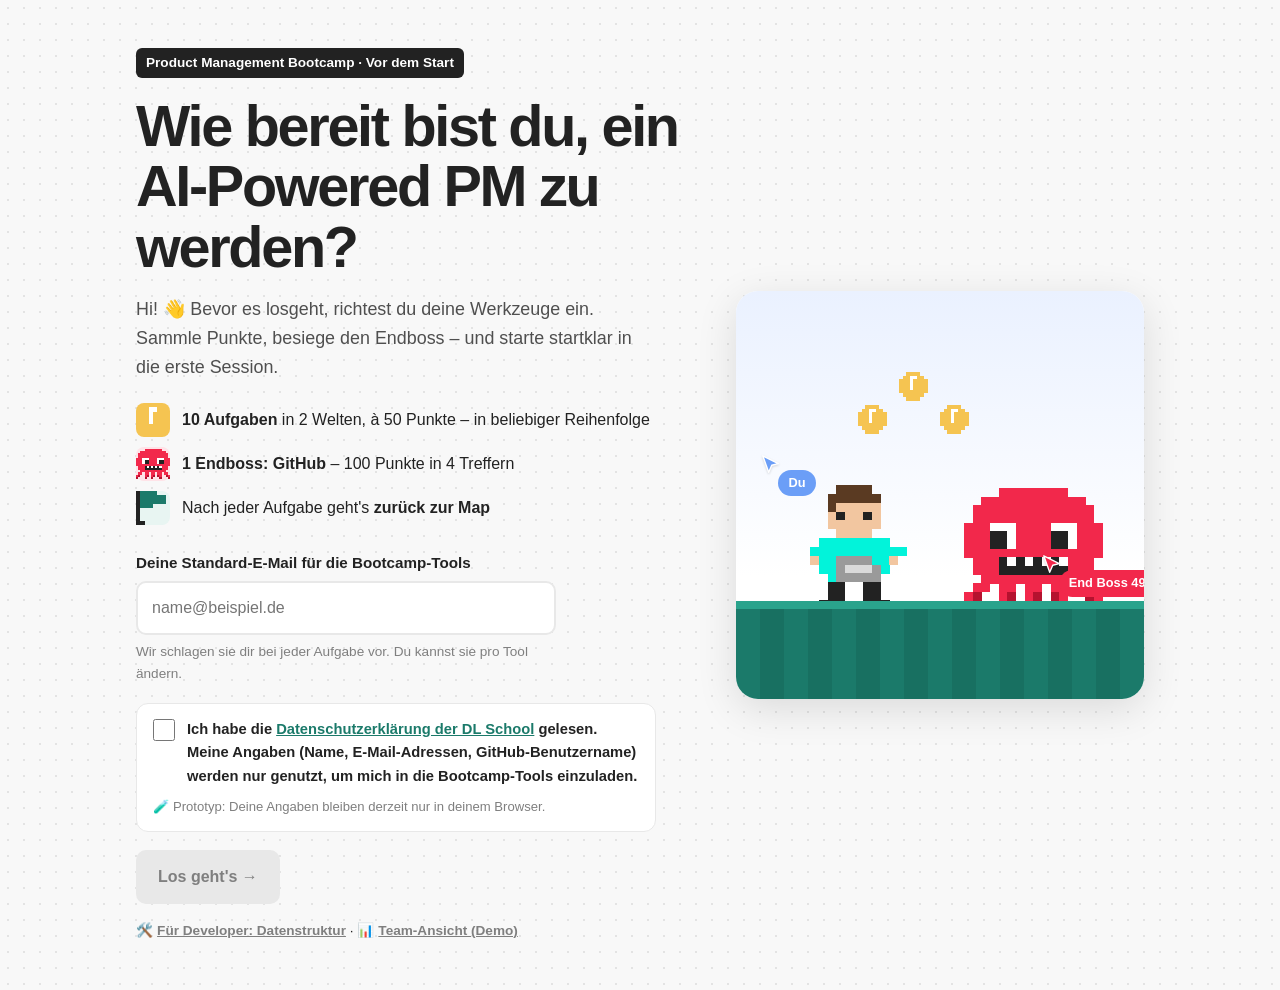
==== commit b6f1c845: "World 1 'Startrampe': gear check, rules cards, calendar subscription - Gear check: 6 must-haves to c" ====
--- a/index.html
+++ b/index.html
@@ -158,6 +158,45 @@
   .lb-form input { flex: 1; min-width: 180px; }
   .lb-actions { display: flex; gap: 14px; }
   @media (max-width: 520px) { .lb-row { flex-direction: column; } .lb-ico { width: 40px; } }
+  /* Welten & Startrampe */
+  .world + .world { margin-top: 30px; }
+  .world-count { margin-left: 8px; padding-left: 8px; border-left: 1px solid rgba(255,255,255,.35); font-family: "JetBrains Mono", monospace; font-size: .78rem; }
+  .emoji-ico { font-size: 1.55rem; line-height: 1; background: var(--bg); }
+  .task-head .emoji-ico { font-size: 2.2rem; }
+  .count { font: 700 12px "JetBrains Mono", monospace; color: var(--petrol); background: #E8F5F2; padding: 2px 8px; border-radius: 6px; margin-left: 8px; vertical-align: 3px; letter-spacing: 0; }
+  .hint-line { color: var(--soft); font-size: .9rem; margin: 14px 0 0; }
+  .gear-grid { display: grid; grid-template-columns: 1fr 1fr; gap: 24px; }
+  .items { display: grid; gap: 10px; }
+  .item { display: flex; align-items: center; gap: 12px; text-align: left; width: 100%; padding: 12px 14px; border-radius: 12px; border: 2px solid var(--line); background: #fff; cursor: pointer; font: inherit; color: var(--text); transition: border-color .15s, background .15s, transform .1s; }
+  .item:hover { transform: translateY(-1px); border-color: #cfcfcf; }
+  .item.must { background: #F7FCFB; }
+  .item-emo { font-size: 1.4rem; width: 30px; text-align: center; flex: none; }
+  .item-txt { flex: 1; display: grid; }
+  .item-txt small { color: var(--muted); font-size: .85rem; }
+  .item-state { width: 30px; height: 30px; border-radius: 8px; display: grid; place-items: center; font-weight: 800; background: var(--bg); color: var(--soft); flex: none; }
+  .item.on.must { border-color: var(--petrol); background: #E8F5F2; }
+  .item.on.must .item-state { background: var(--petrol); color: #fff; }
+  .item.on.bonus { border-color: var(--yellow); background: #FEF8E6; }
+  .item.on.bonus .item-state { background: var(--yellow); }
+  .rules-grid { display: grid; grid-template-columns: repeat(4, 1fr); gap: 12px; }
+  .rule { min-height: 150px; border-radius: 12px; padding: 14px; display: grid; align-content: start; gap: 6px; text-align: left; }
+  .rule.open { border: 2px solid var(--line); background: #fff; animation: flip .35s ease-out; }
+  .rule.open small { color: var(--muted); font-size: .85rem; line-height: 1.45; }
+  .rule-emo { font-size: 1.5rem; }
+  .rule.closed { border: 0; cursor: pointer; color: #fff; place-items: center; align-content: center; font: inherit; position: relative;
+    background-color: var(--petrol); background-image: radial-gradient(rgba(255,255,255,.18) 1.5px, transparent 1.5px); background-size: 12px 12px; transition: transform .12s; }
+  .rule.closed:hover { transform: translateY(-3px) rotate(-1deg); }
+  .rule-q { font: 800 2.6rem Manrope, sans-serif; }
+  .rule-n { position: absolute; bottom: 8px; right: 10px; font: 700 11px "JetBrains Mono", monospace; opacity: .7; }
+  @keyframes flip { from { transform: rotateY(90deg); opacity: .3; } to { transform: none; opacity: 1; } }
+  .pledge { margin-top: 20px; padding: 14px 16px; border-radius: 12px; background: #F3FAF8; }
+  .pledge.locked { opacity: .55; background: var(--bg); }
+  .pledge em { font-weight: 500; color: var(--soft); }
+  .cal-apps { display: flex; gap: 10px; flex-wrap: wrap; }
+  .cal-app { font: inherit; font-weight: 700; padding: 12px 16px; border-radius: 12px; border: 2px solid var(--line); background: #fff; cursor: pointer; color: var(--text); }
+  .cal-app.on { border-color: var(--petrol); background: #E8F5F2; }
+  .cal-steps { margin-top: 16px; }
+  @media (max-width: 860px) { .gear-grid { grid-template-columns: 1fr; } .rules-grid { grid-template-columns: repeat(2, 1fr); } }
   .linkbtn { background: none; border: 0; padding: 0; font: inherit; color: var(--soft); font-weight: 600; text-decoration: underline; cursor: pointer; }
   .map-foot { display: flex; justify-content: space-between; align-items: center; gap: 12px; margin: 22px 0 60px; flex-wrap: wrap; color: var(--soft); font-size: .9rem; }
 
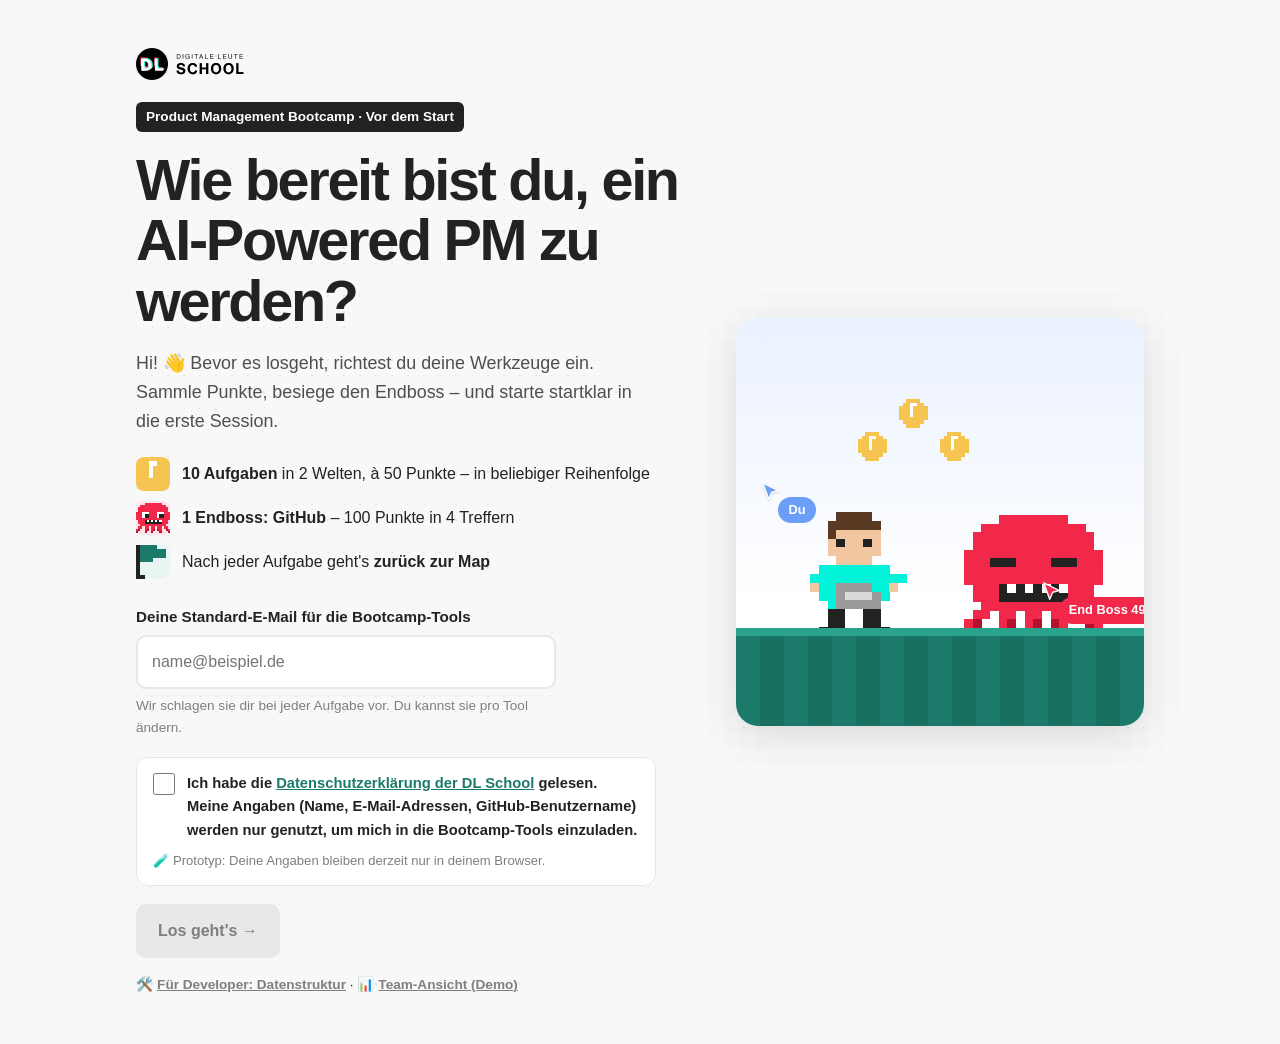
==== commit 23cfdf28: "Add DL School logo to start and finish pages Co-Authored-By: Claude Opus 5.5 <noreply@anthropic.com>" ====
--- a/index.html
+++ b/index.html
@@ -197,6 +197,8 @@
   .cal-app.on { border-color: var(--petrol); background: #E8F5F2; }
   .cal-steps { margin-top: 16px; }
   @media (max-width: 860px) { .gear-grid { grid-template-columns: 1fr; } .rules-grid { grid-template-columns: repeat(2, 1fr); } }
+  .school-logo { display: block; height: 32px; width: auto; margin: 0 0 22px; }
+  .school-logo.center { margin: 0 auto 8px; }
   .linkbtn { background: none; border: 0; padding: 0; font: inherit; color: var(--soft); font-weight: 600; text-decoration: underline; cursor: pointer; }
   .map-foot { display: flex; justify-content: space-between; align-items: center; gap: 12px; margin: 22px 0 60px; flex-wrap: wrap; color: var(--soft); font-size: .9rem; }
 
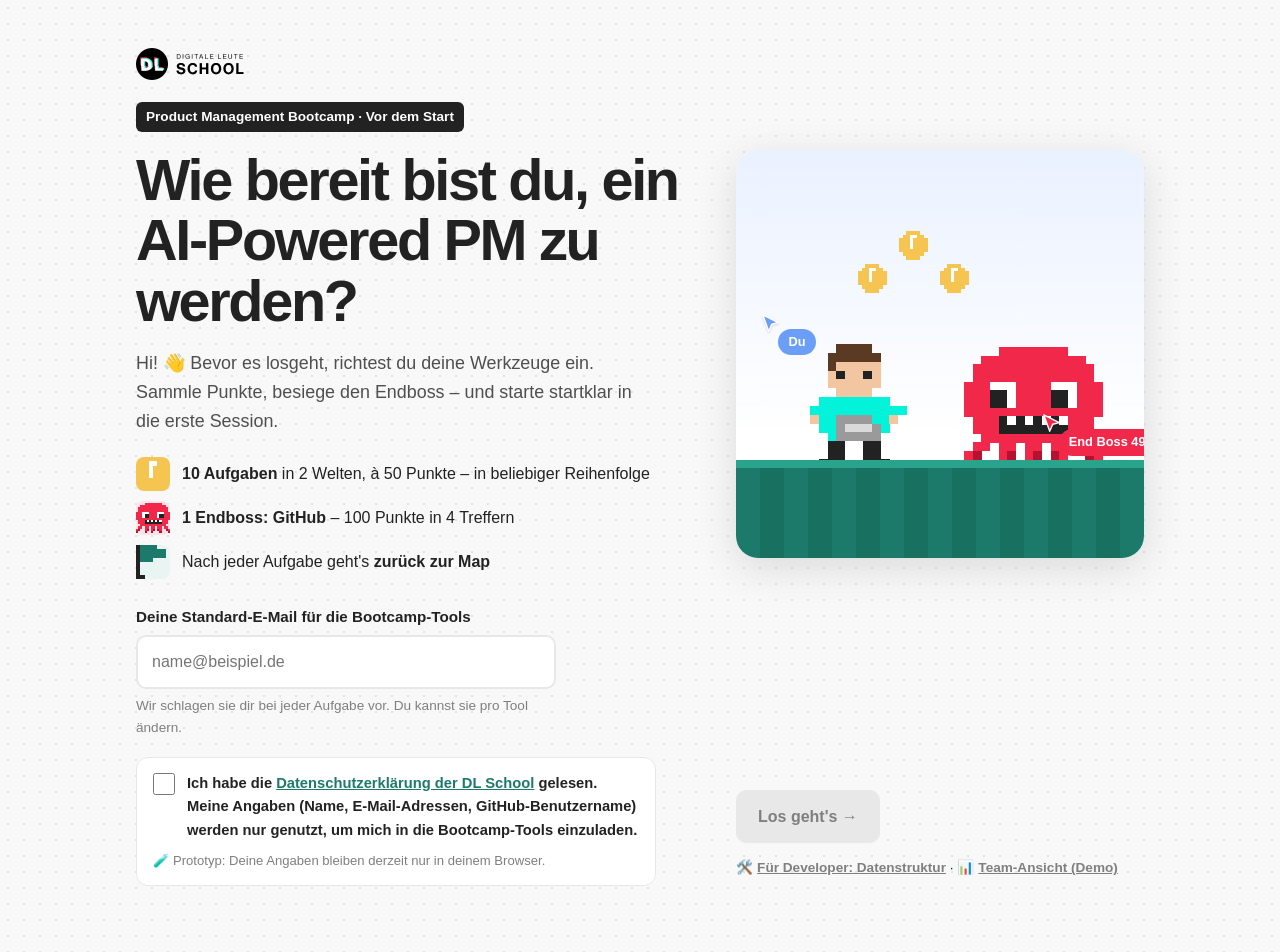
==== commit d2855696: "Start page: two-column grid, stage aligned to headline, CTA beside privacy box Co-Authored-By: Claud" ====
--- a/index.html
+++ b/index.html
@@ -78,7 +78,13 @@
 
   /* ---------- Start ---------- */
   .start { min-height: 100vh; display: grid; place-items: center; padding: 48px 0; }
-  .start-grid { display: grid; grid-template-columns: 1.15fr .85fr; gap: 48px; align-items: center; }
+  .start-grid { display: grid; grid-template-columns: 1.15fr .85fr; column-gap: 48px; row-gap: 0; align-items: start;
+    grid-template-areas: "head ." "title stage" "body stage" "priv cta"; }
+  .st-head { grid-area: head; } .st-title { grid-area: title; } .st-body { grid-area: body; }
+  .st-priv { grid-area: priv; margin: 8px 0 0; max-width: none; }
+  .st-cta { grid-area: cta; align-self: center; margin-top: 8px; }
+  .st-cta .devlink { margin-top: 14px; }
+  .st-stage { grid-area: stage; margin-top: 18px; align-self: start; }
   .start h1 { font-size: clamp(2.3rem, 6vw, 3.6rem); margin: 18px 0 18px; }
   .start p.lead { font-size: 1.12rem; color: var(--muted); margin: 0 0 22px; max-width: 520px; }
   .rules { display: grid; gap: 10px; margin: 0 0 26px; padding: 0; list-style: none; }
@@ -271,7 +277,9 @@
   .rank { display: inline-block; background: var(--yellow); padding: 6px 14px; border-radius: 8px; font-weight: 800; }
 
   @media (max-width: 860px) {
-    .start-grid { grid-template-columns: 1fr; gap: 28px; }
+    .start-grid { grid-template-columns: 1fr; grid-template-areas: "head" "title" "body" "stage" "priv" "cta"; row-gap: 0; }
+    .st-stage { margin: 8px 0 24px; }
+    .st-cta { margin-top: 18px; }
     .stage { max-width: 420px; }
     .stations { grid-template-columns: repeat(2, 1fr); }
     .boss-card { grid-template-columns: 110px 1fr; }
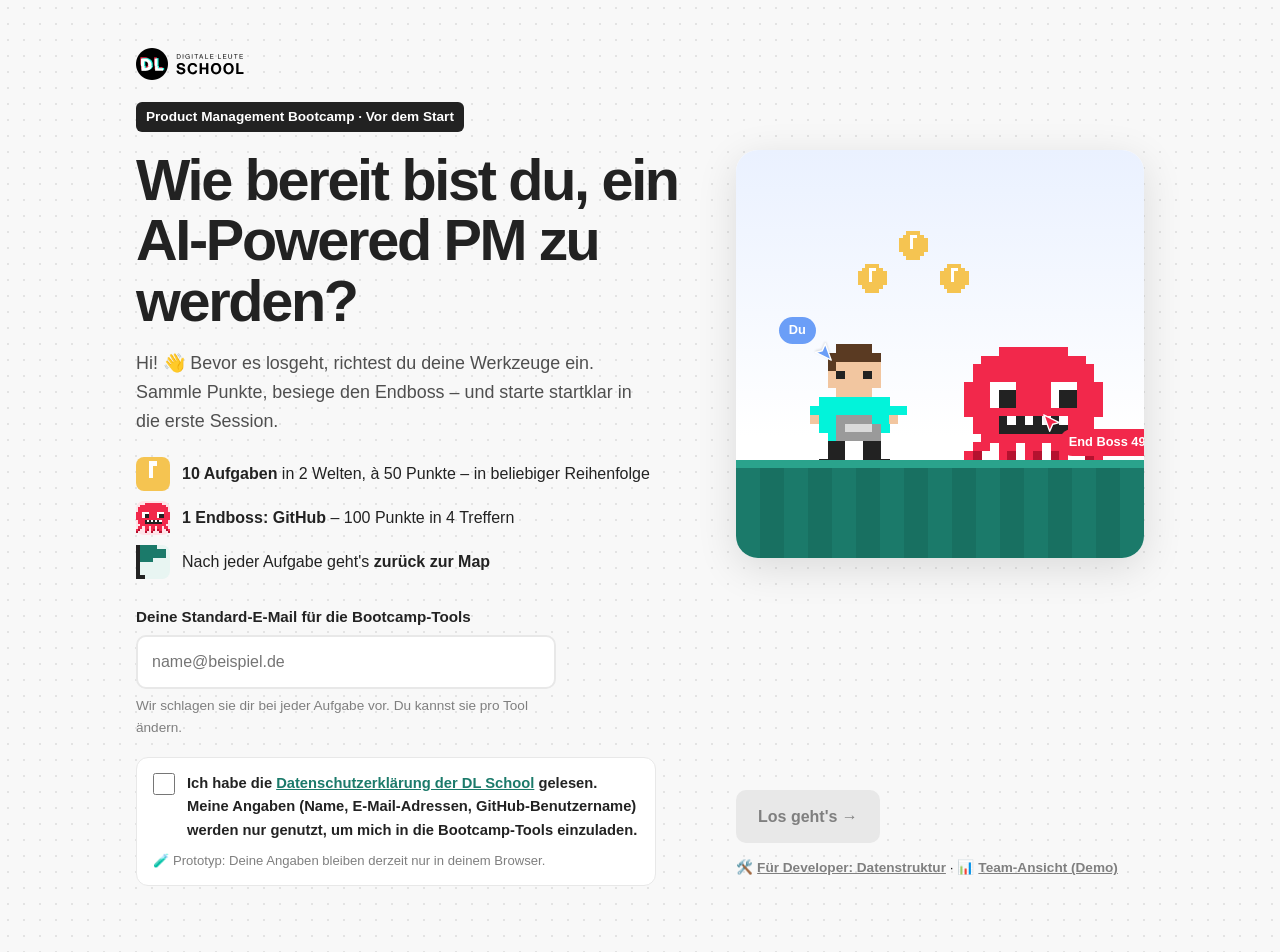
==== commit 170f7c12: "Player cursor points at the figure (game and social image) Co-Authored-By: Claude Opus 5.5 <noreply@" ====
--- a/index.html
+++ b/index.html
@@ -107,6 +107,10 @@
   .stage .coin { position: absolute; width: 7%; animation: bob 1.6s ease-in-out infinite; }
   .stage .vs { position: absolute; left: 50%; top: 30%; transform: translateX(-50%); font: 800 1.6rem Manrope; color: var(--red); letter-spacing: -0.04em; }
   .stage .cursor { position: absolute; }
+  /* Pfeil zeigt nach rechts unten auf die Figur, Label oben links */
+  .cursor.flip { flex-direction: row-reverse; align-items: flex-end; }
+  .cursor.flip svg { transform: rotate(180deg); }
+  .cursor.flip span { margin: 0 -4px 18px 0; }
   @keyframes bob { 50% { transform: translateY(-8px); } }
 
   /* ---------- Map ---------- */
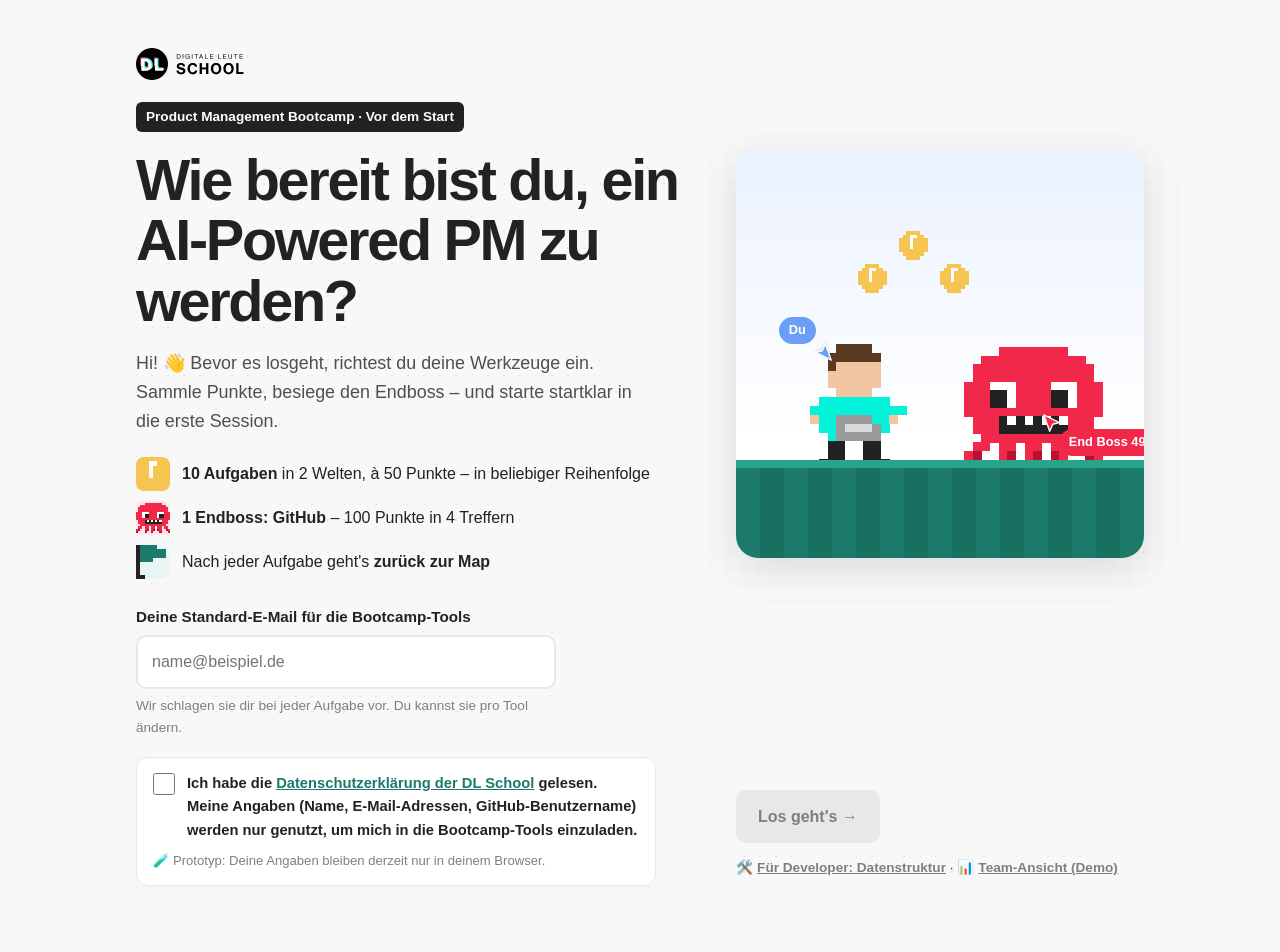
==== commit e18b3cae: "Dev feedback: no card re-flip, reward click lock, floating boss while scrolling Co-Authored-By: Clau" ====
--- a/index.html
+++ b/index.html
@@ -190,7 +190,8 @@
   .item.on.bonus .item-state { background: var(--yellow); }
   .rules-grid { display: grid; grid-template-columns: repeat(4, 1fr); gap: 12px; }
   .rule { min-height: 150px; border-radius: 12px; padding: 14px; display: grid; align-content: start; gap: 6px; text-align: left; }
-  .rule.open { border: 2px solid var(--line); background: #fff; animation: flip .35s ease-out; }
+  .rule.open { border: 2px solid var(--line); background: #fff; }
+  .rule.open.flip-in { animation: flip .35s ease-out; }
   .rule.open small { color: var(--muted); font-size: .85rem; line-height: 1.45; }
   .rule-emo { font-size: 1.5rem; }
   .rule.closed { border: 0; cursor: pointer; color: #fff; place-items: center; align-content: center; font: inherit; position: relative;
@@ -261,6 +262,17 @@
   .boss-hero .hp span { color: #fff; }
   .boss-hero .boss-sprite.shake { animation: shake .4s; }
   @keyframes shake { 20% { transform: translateX(-6px) rotate(-3deg); } 40% { transform: translateX(6px) rotate(3deg); } 60% { transform: translateX(-4px); } 80% { transform: translateX(4px); } }
+  .boss-float { position: fixed; right: 20px; bottom: 20px; z-index: 40; width: 136px; padding: 12px 12px 10px; border-radius: 18px; background: var(--dark); box-shadow: var(--shadow-lg);
+    opacity: 0; transform: translateY(24px) scale(.9); pointer-events: none; transition: opacity .25s, transform .25s; }
+  .boss-float.show { opacity: 1; transform: none; }
+  .bf-sprite { width: 92px; margin: 0 auto 8px; animation: float 2.6s ease-in-out infinite; }
+  .bf-sprite.shake { animation: shake .4s; }
+  .bf-hp { display: flex; align-items: center; gap: 8px; }
+  .bf-hp .bar { height: 8px; background: #444; }
+  .bf-hp .bar i { background: repeating-linear-gradient(90deg, var(--red) 0 8px, #d81e3f 8px 10px); }
+  .bf-hp span { font: 700 11px "JetBrains Mono", monospace; color: #fff; }
+  @keyframes float { 50% { transform: translateY(-7px); } }
+  @media (max-width: 520px) { .boss-float { width: 104px; right: 12px; bottom: 12px; } .bf-sprite { width: 68px; } }
   .calm { background: var(--yellow); border-radius: 16px; padding: 18px 22px; font-weight: 600; margin: 16px 0; }
   .calm strong { display: block; font-size: 1.1rem; margin-bottom: 4px; letter-spacing: -0.02em; }
   .hit { border-left: 6px solid var(--line); }
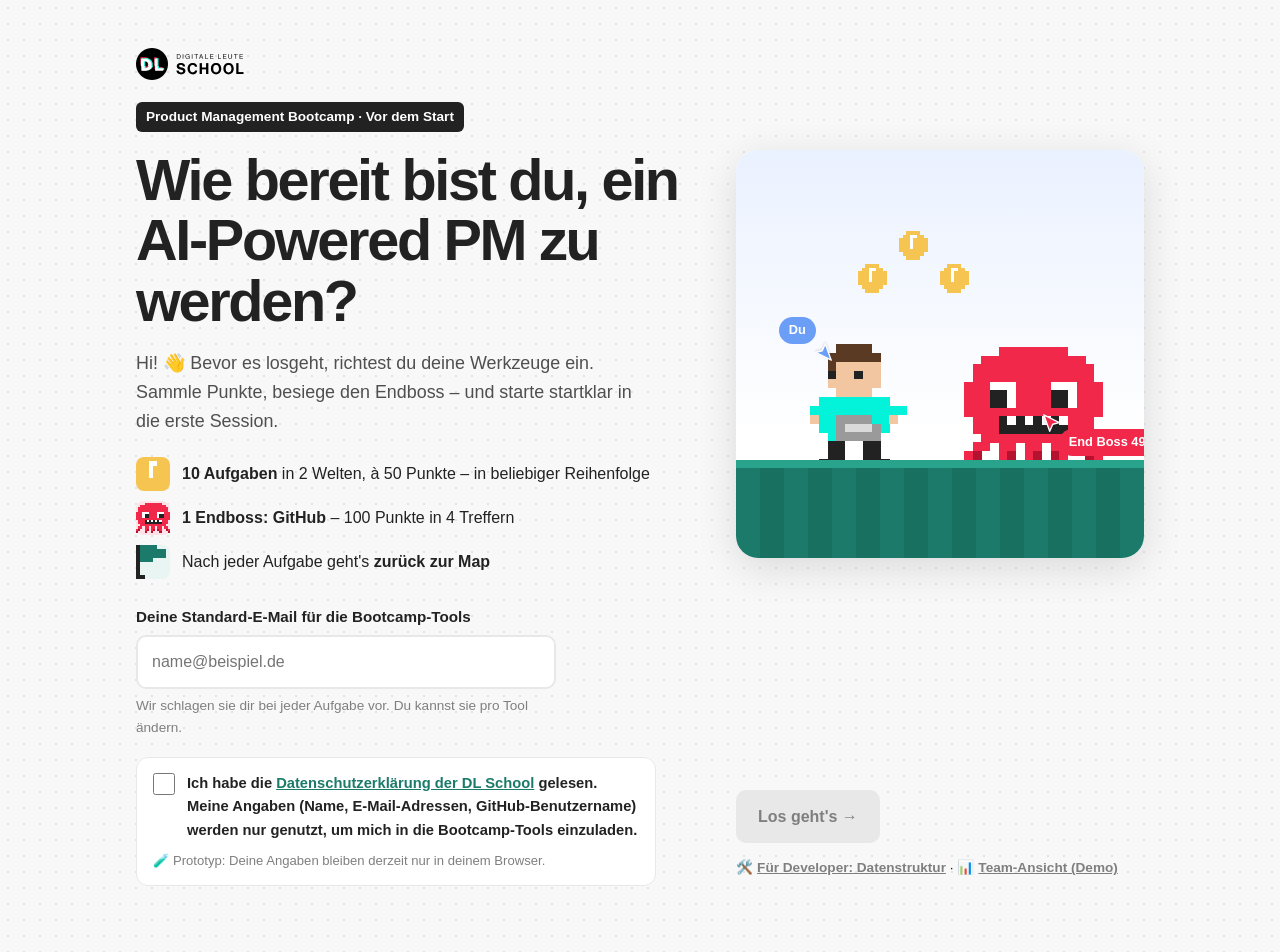
==== commit a3f2b3df: "Experience level per app as pixel poker cards - Level 0-3 for all apps with email and GitHub (self-a" ====
--- a/index.html
+++ b/index.html
@@ -215,6 +215,63 @@
 
   /* ---------- Aufgabe ---------- */
   .task { max-width: 760px; margin: 0 auto; padding: 28px 0 70px; }
+  .task-wide { max-width: 980px; }
+  .title-row { display: flex; align-items: baseline; gap: 6px 16px; flex-wrap: wrap; }
+  .title-row .tagline { font-size: 1.08rem; color: var(--muted); margin: 0; }
+
+  /* Erfahrungslevel: Pixel-Pokerkarten auf grünem Filz */
+  .felt { background: var(--petrol); border-color: var(--petrol); }
+  .felt h2.ask { color: #fff; margin-bottom: 18px; }
+  .felt h2.ask span { color: rgba(255,255,255,.8); font-weight: 400; font-size: .92rem; letter-spacing: normal; margin-left: 6px; }
+  .deck { display: grid; grid-template-columns: repeat(4, minmax(0, 170px)); gap: 16px; justify-content: center; }
+  .pcard { position: relative; aspect-ratio: 5 / 7; border: 3px solid var(--dark); border-radius: 4px; cursor: pointer; padding: 0;
+    background-color: #fff; background-image: radial-gradient(var(--dot) 1px, transparent 1px); background-size: 16px 16px; background-position: 6px 6px;
+    box-shadow: 4px 4px 0 var(--dark); font-family: inherit; color: var(--text);
+    display: flex; flex-direction: column; align-items: center; justify-content: center; gap: 6px; text-align: center;
+    transition: transform .12s steps(3), box-shadow .12s steps(3), opacity .15s; }
+  .pcard:hover { transform: translate(-2px, -4px); box-shadow: 6px 8px 0 var(--dark); }
+  .pcard:focus-visible { outline: 3px solid var(--teal); outline-offset: 3px; }
+  .pcard .idx { position: absolute; font: 700 18px/1 "JetBrains Mono", monospace; }
+  .pcard .idx.tl { top: 8px; left: 9px; }
+  .pcard .idx.br { bottom: 8px; right: 9px; transform: rotate(180deg); }
+  .pcard .lbl { font-weight: 800; font-size: .88rem; line-height: 1.2; padding: 0 10px; letter-spacing: -0.01em; }
+  .pcard .pips { display: flex; gap: 3px; }
+  .pcard .pips i { width: 10px; height: 10px; border: 2px solid var(--dark); }
+  .pcard .pips i.on { background: var(--dark); }
+  .pcard[aria-pressed="true"] { transform: translate(-2px, -6px); box-shadow: 6px 10px 0 var(--dark); }
+  .deck.picked .pcard:not([aria-pressed="true"]) { opacity: .7; }
+  .deck.picked .pcard:not([aria-pressed="true"]):not(:hover) { box-shadow: none; }
+  .deck.picked .pcard:not([aria-pressed="true"]):hover { opacity: 1; transform: translate(-1px, -3px); box-shadow: 3px 5px 0 var(--dark); }
+  .pcard.flip { animation: cardflip .45s steps(6); }
+  @keyframes cardflip { 0% { transform: rotateY(0) } 50% { transform: rotateY(90deg) } 100% { transform: rotateY(0) translate(-2px,-6px) } }
+
+  /* So geht's + Deine Angabe nebeneinander in einem Block */
+  .panel.combo { display: grid; grid-template-columns: 1fr 1fr; padding: 0; }
+  .combo .col { padding: 24px 26px; min-width: 0; }
+  .combo .angabe { border-left: 1px solid var(--line); background: #FCFCFC; border-radius: 0 var(--radius) var(--radius) 0; }
+  .combo .angabe .sub { color: var(--soft); font-size: .92rem; margin: -6px 0 14px; }
+  .combo .field { max-width: none; margin-bottom: 6px; }
+  .combo .task-actions { margin-top: 18px; }
+  .combo .btn-primary:disabled { background: var(--teal); color: var(--dark); box-shadow: 0 4px 0 #00b9a6; opacity: .45; }
+  .panel.combo.collapsed { grid-template-columns: 1fr; }
+  .combo.collapsed .col:first-child { padding-bottom: 14px; border-bottom: 1px solid var(--line); }
+  .combo.collapsed .angabe { border-left: 0; border-radius: 0 0 var(--radius) var(--radius); }
+  details.howto > summary { cursor: pointer; font-weight: 800; font-size: 1.2rem; letter-spacing: -0.02em; list-style: none; display: flex; justify-content: space-between; align-items: center; }
+  details.howto > summary::-webkit-details-marker { display: none; }
+  details.howto > summary::after { content: "▸"; font-family: "JetBrains Mono", monospace; color: var(--petrol); transition: transform .15s; }
+  details.howto[open] > summary::after { transform: rotate(90deg); }
+  details.howto[open] > summary { margin-bottom: 12px; }
+  details.howto:not([open]) > summary::after { content: none; }
+  .show-btn { display: none; color: var(--petrol); font-size: .95rem; font-weight: 600; letter-spacing: normal; text-decoration: underline; text-underline-offset: 3px; margin-left: 12px; }
+  .show-btn:hover { color: var(--dark); }
+  details.howto:not([open]) > summary .show-btn { display: inline-block; }
+  .note.hot { background: #FFEDF0; box-shadow: inset 0 0 0 2px var(--red); }
+  @media (max-width: 760px) {
+    .panel.combo { grid-template-columns: 1fr; }
+    .combo .angabe { border-left: 0; border-top: 1px solid var(--line); border-radius: 0 0 var(--radius) var(--radius); }
+    .combo .col { padding: 20px 18px; }
+  }
+  @media (max-width: 620px) { .deck { grid-template-columns: repeat(2, minmax(0, 170px)); } }
   .privacy { display: grid; gap: 8px; max-width: 520px; background: #fff; border: 1px solid var(--line); border-radius: 12px; padding: 14px 16px; margin: 0 0 18px; font-size: .92rem; }
   .privacy small { color: var(--soft); font-size: .82rem; }
   .devlink { margin: 16px 0 0; font-size: .85rem; }
